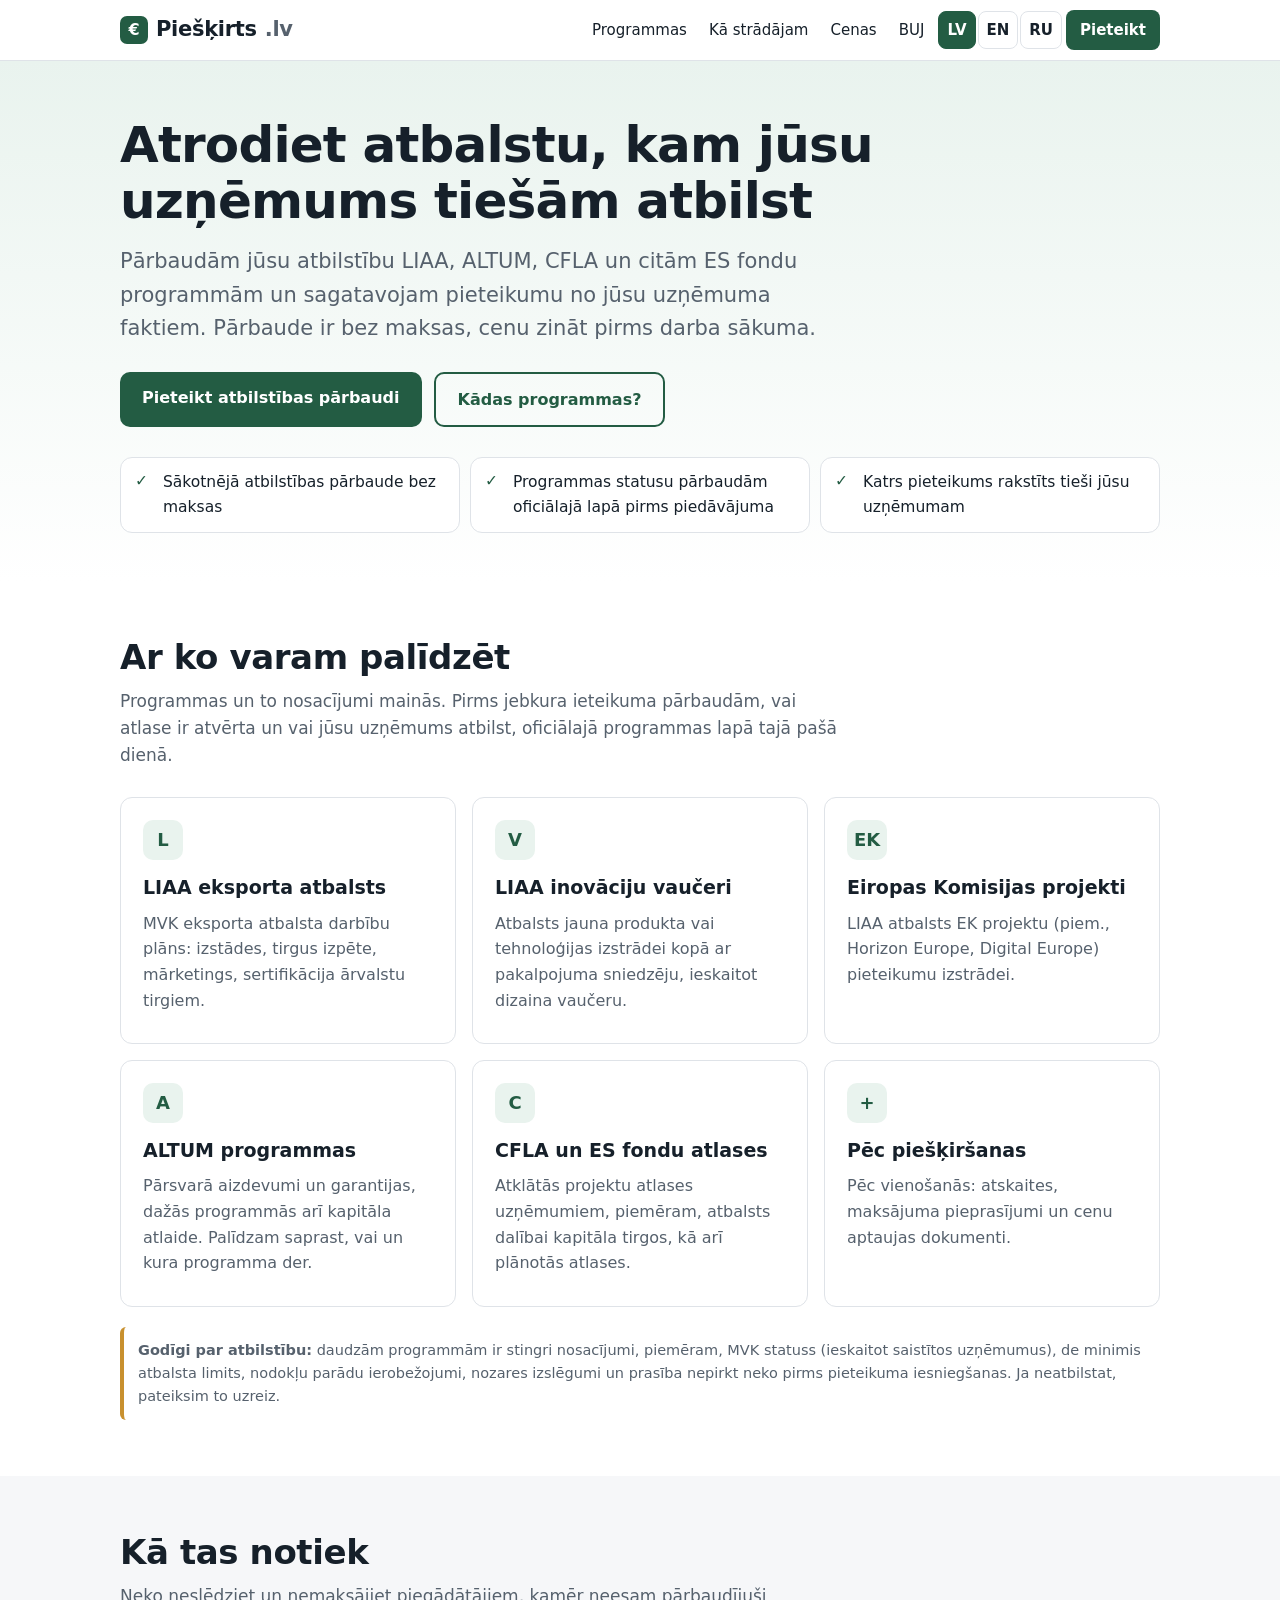
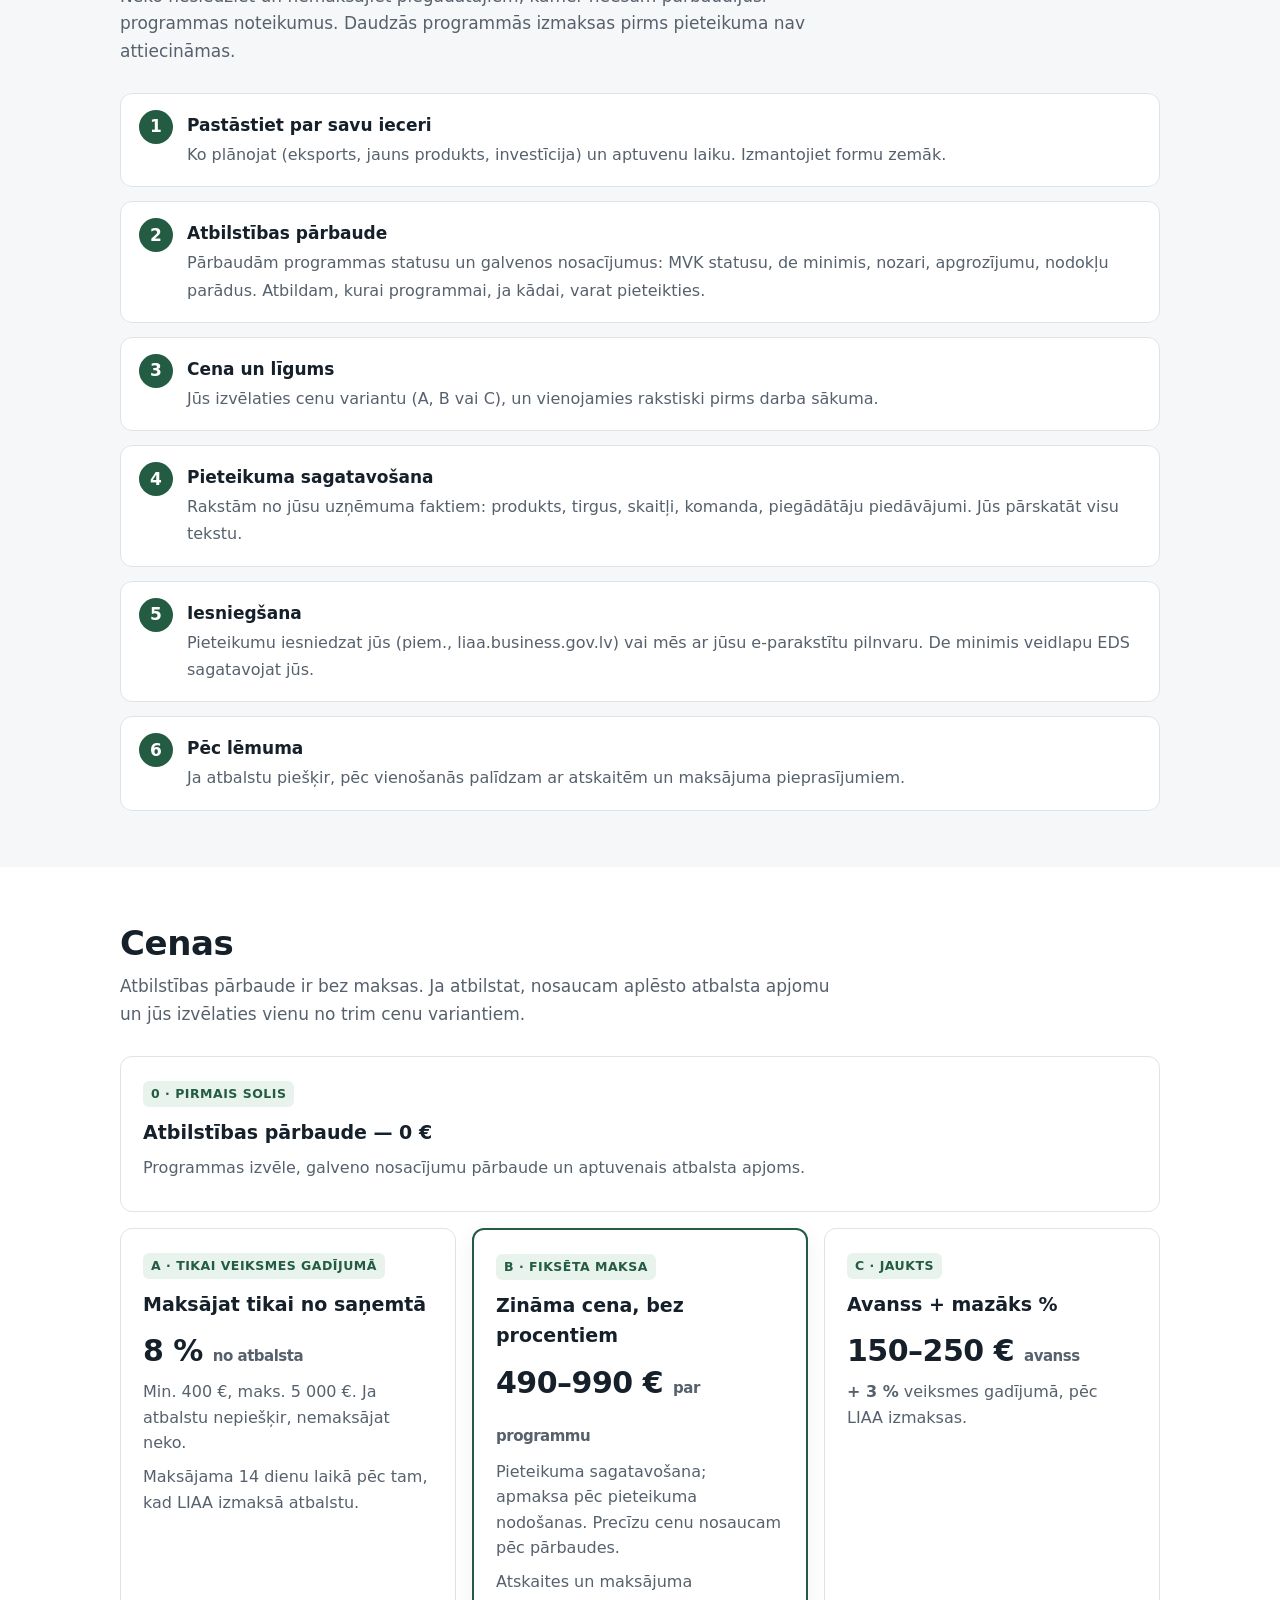
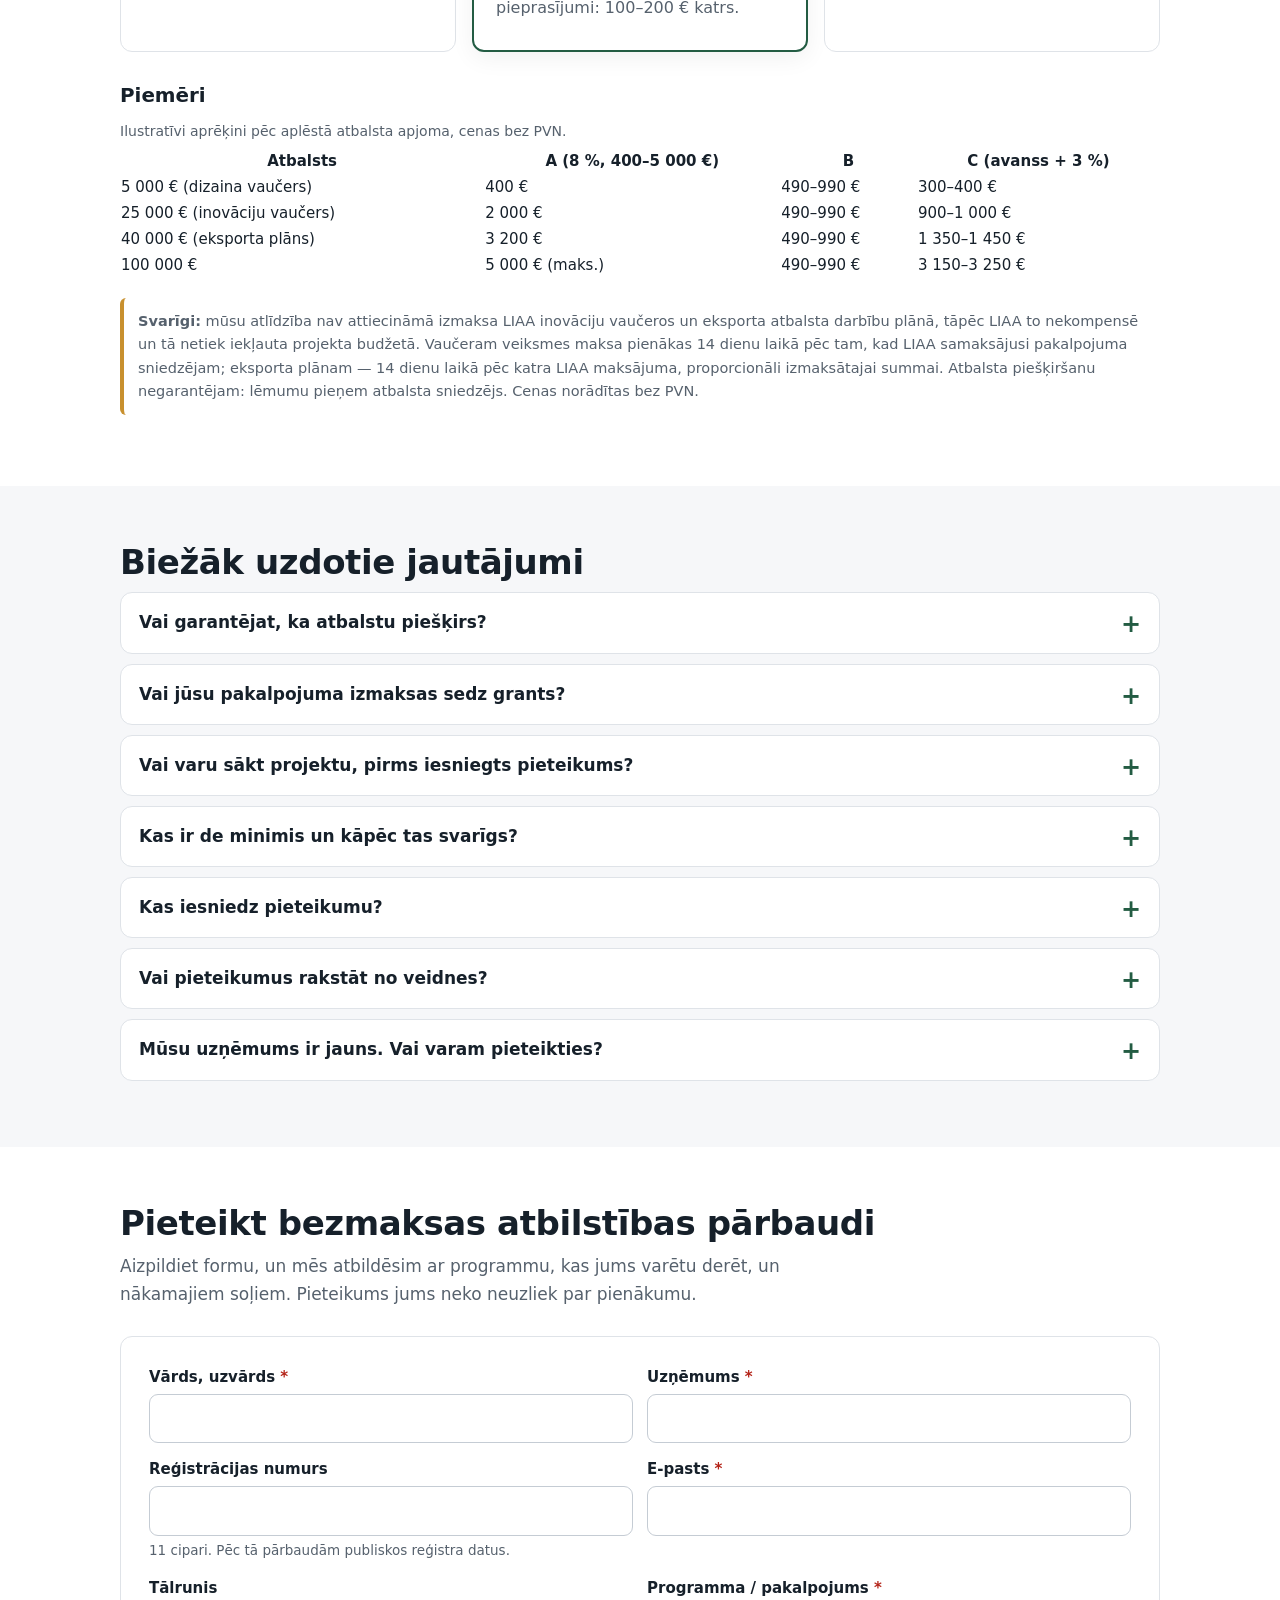
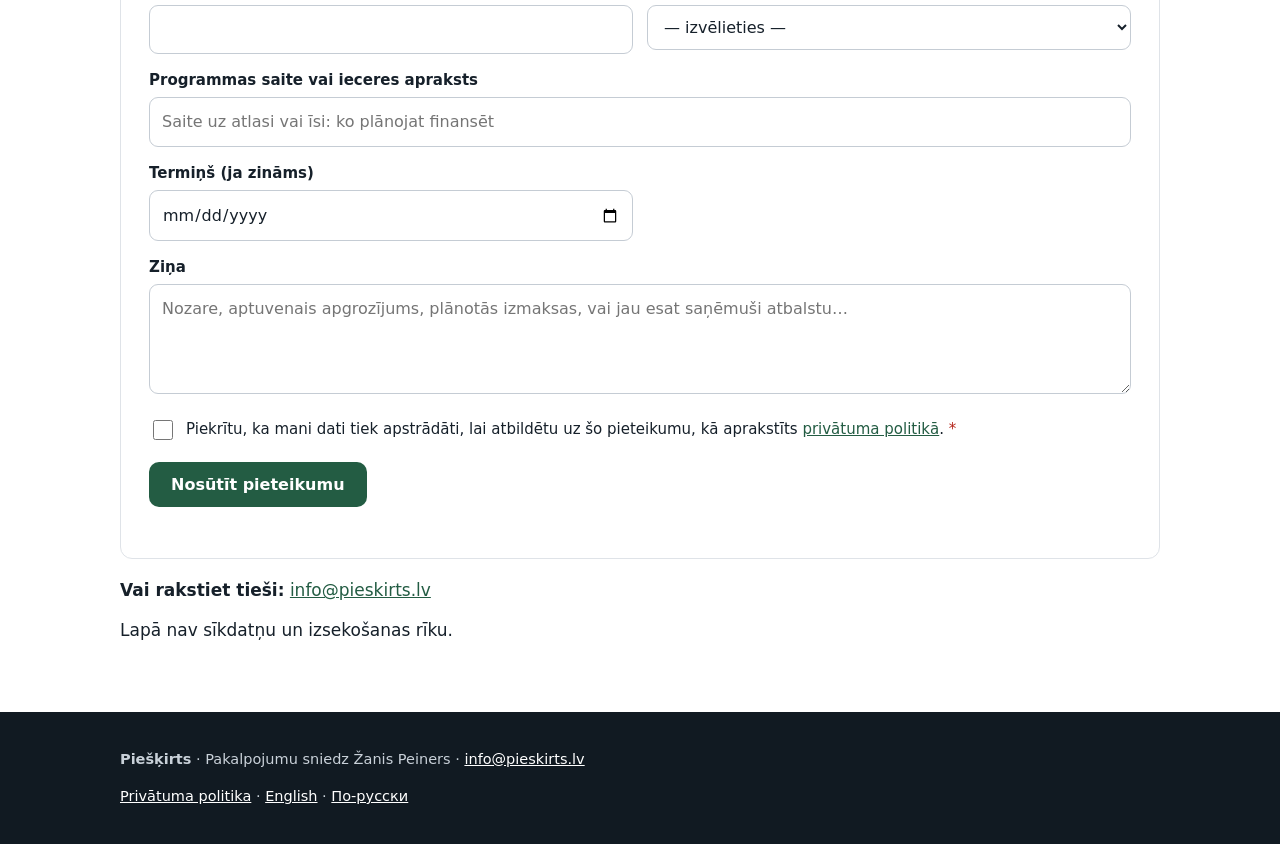
==== index.html @ cfd98394 "Add English version; LV/EN/RU language switcher; localized mailto fallback" ====
<!doctype html>
<html lang="lv">
<head>
<meta charset="utf-8">
<meta name="viewport" content="width=device-width,initial-scale=1">
<title>Piešķirts — palīdzība grantu un atbalsta pieteikumu sagatavošanā</title>
<meta name="description" content="Pārbaudām, vai jūsu uzņēmums atbilst LIAA, ALTUM, CFLA un ES fondu programmām, un sagatavojam pieteikumu. Bez maksas sākotnējā atbilstības pārbaude.">
<meta name="robots" content="noindex"><!-- MELNRAKSTS: noņemt noindex pēc Žaņa apstiprinājuma -->
<link rel="stylesheet" href="style.css">
<link rel="alternate" hreflang="lv" href="index.html">
<link rel="alternate" hreflang="en" href="en.html">
<link rel="alternate" hreflang="ru" href="ru.html">
</head>
<body>
<a class="skip" href="#saturs">Pāriet uz saturu</a>
<header class="top">
  <div class="wrap">
    <a class="logo" href="#"><span class="mark" aria-hidden="true">€</span>Piešķirts<span class="tld">.lv</span></a>
    <nav class="main" aria-label="Galvenā navigācija">
      <span class="links">
        <a href="#programmas">Programmas</a>
        <a href="#process">Kā strādājam</a>
        <a href="#cenas">Cenas</a>
        <a href="#buj">BUJ</a>
      </span>
      <span class="langs" role="group" aria-label="Valoda"><a class="lang current" href="index.html" lang="lv" hreflang="lv" aria-current="page">LV</a><a class="lang" href="en.html" lang="en" hreflang="en">EN</a><a class="lang" href="ru.html" lang="ru" hreflang="ru">RU</a></span>
      <a class="btn" href="#pieteikums" style="padding:8px 14px;font-size:15px">Pieteikt</a>
    </nav>
  </div>
</header>

<main id="saturs">
<section class="hero">
  <div class="wrap">
    <h1>Atrodiet atbalstu, kam jūsu uzņēmums tiešām atbilst</h1>
    <p class="lead">Pārbaudām jūsu atbilstību LIAA, ALTUM, CFLA un citām ES fondu programmām un sagatavojam pieteikumu no jūsu uzņēmuma faktiem. Pārbaude ir bez maksas, cenu zināt pirms darba sākuma.</p>
    <div class="cta">
      <a class="btn" href="#pieteikums">Pieteikt atbilstības pārbaudi</a>
      <a class="btn ghost" href="#programmas">Kādas programmas?</a>
    </div>
    <ul class="facts">
      <li>Sākotnējā atbilstības pārbaude bez maksas<!-- PRICE: approved 3 Nov --></li>
      <li>Programmas statusu pārbaudām oficiālajā lapā pirms piedāvājuma</li>
      <li>Katrs pieteikums rakstīts tieši jūsu uzņēmumam</li>
    </ul>
  </div>
</section>

<section id="programmas">
  <div class="wrap">
    <h2>Ar ko varam palīdzēt</h2>
    <p class="sub">Programmas un to nosacījumi mainās. Pirms jebkura ieteikuma pārbaudām, vai atlase ir atvērta un vai jūsu uzņēmums atbilst, oficiālajā programmas lapā tajā pašā dienā.</p>
    <div class="grid c3">
      <div class="card"><div class="icon" aria-hidden="true">L</div><h3>LIAA eksporta atbalsts</h3><p>MVK eksporta atbalsta darbību plāns: izstādes, tirgus izpēte, mārketings, sertifikācija ārvalstu tirgiem.</p></div>
      <div class="card"><div class="icon" aria-hidden="true">V</div><h3>LIAA inovāciju vaučeri</h3><p>Atbalsts jauna produkta vai tehnoloģijas izstrādei kopā ar pakalpojuma sniedzēju, ieskaitot dizaina vaučeru.</p></div>
      <div class="card"><div class="icon" aria-hidden="true">EK</div><h3>Eiropas Komisijas projekti</h3><p>LIAA atbalsts EK projektu (piem., Horizon Europe, Digital Europe) pieteikumu izstrādei.</p></div>
      <div class="card"><div class="icon" aria-hidden="true">A</div><h3>ALTUM programmas</h3><p>Pārsvarā aizdevumi un garantijas, dažās programmās arī kapitāla atlaide. Palīdzam saprast, vai un kura programma der.</p></div>
      <div class="card"><div class="icon" aria-hidden="true">C</div><h3>CFLA un ES fondu atlases</h3><p>Atklātās projektu atlases uzņēmumiem, piemēram, atbalsts dalībai kapitāla tirgos, kā arī plānotās atlases.</p></div>
      <div class="card"><div class="icon" aria-hidden="true">+</div><h3>Pēc piešķiršanas</h3><p>Pēc vienošanās: atskaites, maksājuma pieprasījumi un cenu aptaujas dokumenti.</p></div>
    </div>
    <div class="note limits"><strong>Godīgi par atbilstību:</strong> daudzām programmām ir stingri nosacījumi, piemēram, MVK statuss (ieskaitot saistītos uzņēmumus), de minimis atbalsta limits, nodokļu parādu ierobežojumi, nozares izslēgumi un prasība nepirkt neko pirms pieteikuma iesniegšanas. Ja neatbilstat, pateiksim to uzreiz.<!-- Digitalizācijas un MI programma (LIAA) slēgta kopš 07.11.2025 — nepiedāvāt. --></div>
  </div>
</section>

<section id="process" class="alt">
  <div class="wrap">
    <h2>Kā tas notiek</h2>
    <p class="sub">Neko neslēdziet un nemaksājiet piegādātājiem, kamēr neesam pārbaudījuši programmas noteikumus. Daudzās programmās izmaksas pirms pieteikuma nav attiecināmas.</p>
    <ol class="steps">
      <li><strong>Pastāstiet par savu ieceri</strong><span>Ko plānojat (eksports, jauns produkts, investīcija) un aptuvenu laiku. Izmantojiet formu zemāk.</span></li>
      <li><strong>Atbilstības pārbaude</strong><span>Pārbaudām programmas statusu un galvenos nosacījumus: MVK statusu, de minimis, nozari, apgrozījumu, nodokļu parādus. Atbildam, kurai programmai, ja kādai, varat pieteikties.</span></li>
      <li><strong>Cena un līgums</strong><span>Jūs izvēlaties cenu variantu (A, B vai C), un vienojamies rakstiski pirms darba sākuma.</span></li>
      <li><strong>Pieteikuma sagatavošana</strong><span>Rakstām no jūsu uzņēmuma faktiem: produkts, tirgus, skaitļi, komanda, piegādātāju piedāvājumi. Jūs pārskatāt visu tekstu.</span></li>
      <li><strong>Iesniegšana</strong><span>Pieteikumu iesniedzat jūs (piem., liaa.business.gov.lv) vai mēs ar jūsu e-parakstītu pilnvaru. De minimis veidlapu EDS sagatavojat jūs.</span></li>
      <li><strong>Pēc lēmuma</strong><span>Ja atbalstu piešķir, pēc vienošanās palīdzam ar atskaitēm un maksājuma pieprasījumiem.</span></li>
    </ol>
  </div>
</section>

<section id="cenas">
  <div class="wrap">
    <h2>Cenas</h2>
    <p class="sub">Atbilstības pārbaude ir bez maksas. Ja atbilstat, nosaucam aplēsto atbalsta apjomu un jūs izvēlaties vienu no trim cenu variantiem.</p>
    <div class="card" style="margin-bottom:16px">
      <span class="tag">0 · pirmais solis</span>
      <h3 style="margin-top:10px">Atbilstības pārbaude — 0 €<!-- PRICE: approved 3 Nov --></h3>
      <p>Programmas izvēle, galveno nosacījumu pārbaude un aptuvenais atbalsta apjoms.</p>
    </div>
    <div class="grid c3">
      <div class="card">
        <span class="tag">A · tikai veiksmes gadījumā</span>
        <h3 style="margin-top:10px">Maksājat tikai no saņemtā</h3>
        <div class="price">8 %<!-- PRICE: approved 3 Nov --> <small>no atbalsta</small></div>
        <p>Min. 400 €, maks. 5 000 €.<!-- PRICE: approved 3 Nov --> Ja atbalstu nepiešķir, nemaksājat neko.</p>
        <p>Maksājama 14 dienu laikā pēc tam, kad LIAA izmaksā atbalstu.<!-- PRICE: approved 3 Nov --></p>
      </div>
      <div class="card featured">
        <span class="tag">B · fiksēta maksa</span>
        <h3 style="margin-top:10px">Zināma cena, bez procentiem</h3>
        <div class="price">490–990 €<!-- PRICE: approved 3 Nov --> <small>par programmu</small></div>
        <p>Pieteikuma sagatavošana; apmaksa pēc pieteikuma nodošanas. Precīzu cenu nosaucam pēc pārbaudes.</p>
        <p>Atskaites un maksājuma pieprasījumi: 100–200 € katrs.<!-- PRICE: approved 3 Nov --></p>
      </div>
      <div class="card">
        <span class="tag">C · jaukts</span>
        <h3 style="margin-top:10px">Avanss + mazāks %</h3>
        <div class="price">150–250 €<!-- PRICE: approved 3 Nov --> <small>avanss</small></div>
        <p><strong>+ 3 %</strong> veiksmes gadījumā, pēc LIAA izmaksas.<!-- PRICE: approved 3 Nov --></p>
      </div>
    </div>
    <h3 style="margin:28px 0 8px">Piemēri</h3>
    <div style="overflow-x:auto">
    <table class="ex" style="border-collapse:collapse;width:100%;font-size:15px;background:#fff">
      <caption style="text-align:left;color:var(--muted);font-size:14px;padding-bottom:6px">Ilustratīvi aprēķini pēc aplēstā atbalsta apjoma, cenas bez PVN.<!-- PRICE: approved 3 Nov --><!-- Avots: /workspace/granti/followup_pricing.md --></caption>
      <thead><tr><th scope="col">Atbalsts</th><th scope="col">A (8 %, 400–5 000 €)</th><th scope="col">B</th><th scope="col">C (avanss + 3 %)</th></tr></thead>
      <tbody>
        <tr><td>5 000 € (dizaina vaučers)</td><td>400 €</td><td>490–990 €</td><td>300–400 €</td></tr>
        <tr><td>25 000 € (inovāciju vaučers)</td><td>2 000 €</td><td>490–990 €</td><td>900–1 000 €</td></tr>
        <tr><td>40 000 € (eksporta plāns)</td><td>3 200 €</td><td>490–990 €</td><td>1 350–1 450 €</td></tr>
        <tr><td>100 000 €</td><td>5 000 € (maks.)</td><td>490–990 €</td><td>3 150–3 250 €</td></tr>
      </tbody>
    </table>
    </div>
    <p class="note"><strong>Svarīgi:</strong> mūsu atlīdzība nav attiecināmā izmaksa LIAA inovāciju vaučeros un eksporta atbalsta darbību plānā, tāpēc LIAA to nekompensē un tā netiek iekļauta projekta budžetā. Vaučeram veiksmes maksa pienākas 14 dienu laikā pēc tam, kad LIAA samaksājusi pakalpojuma sniedzējam; eksporta plānam — 14 dienu laikā pēc katra LIAA maksājuma, proporcionāli izmaksātajai summai.<!-- PRICE: approved 3 Nov --> Atbalsta piešķiršanu negarantējam: lēmumu pieņem atbalsta sniedzējs. Cenas norādītas bez PVN.<!-- PRICE: approved 3 Nov --><!-- TODO: PVN statuss pēc SDV/SIA reģistrācijas (ISPL 4. p. 2. d.) --></p>
  </div>
</section>

<section id="buj" class="alt">
  <div class="wrap">
    <h2>Biežāk uzdotie jautājumi</h2>
    <details><summary>Vai garantējat, ka atbalstu piešķirs?</summary><p>Nē. Mēs palīdzam iesniegt pilnīgu, programmas prasībām atbilstošu pieteikumu, bet lēmumu pieņem atbalsta sniedzējs, un līdzekļi programmās ir ierobežoti.</p></details>
    <details><summary>Vai jūsu pakalpojuma izmaksas sedz grants?</summary><p>Parasti nē. Piemēram, LIAA eksporta plānā un inovāciju vaučeros konsultanta atlīdzība nav attiecināmā izmaksa. Retos gadījumos (piem., LIAA atbalsts EK projektu izstrādei) ārpakalpojumi var būt attiecināmi ar noteikumiem. To pārbaudām katrai programmai atsevišķi.</p></details>
    <details><summary>Vai varu sākt projektu, pirms iesniegts pieteikums?</summary><p>Esiet uzmanīgi. Daudzās programmās izmaksas ir attiecināmas tikai pēc pieteikuma iesniegšanas vai pēc lēmuma. Neslēdziet līgumus un neveiciet maksājumus piegādātājiem, pirms esam pārbaudījuši programmas noteikumus.</p></details>
    <details><summary>Kas ir de minimis un kāpēc tas svarīgs?</summary><p>Tas ir ES limits atbalstam vienam uzņēmumam (kopā ar saistītajiem) trīs gadu periodā. Daudzās programmās atbalsts ir de minimis, tāpēc pārbaudām, cik vēl atlicis. Veidlapu VID EDS sistēmā izveido pats uzņēmums.</p></details>
    <details><summary>Kas iesniedz pieteikumu?</summary><p>Parasti jūs, piemēram, liaa.business.gov.lv. Ja vēlaties, varam iesniegt mēs ar jūsu e-parakstītu pilnvaru. Paroles un e-paraksta līdzekļus mums nedodiet.</p></details>
    <details><summary>Vai pieteikumus rakstāt no veidnes?</summary><p>Nē. Katrs pieteikums ir rakstīts no jūsu uzņēmuma faktiem, un cilvēks to izlasa pilnībā, pirms nododam jums.</p></details>
    <details><summary>Mūsu uzņēmums ir jauns. Vai varam pieteikties?</summary><p>Atkarīgs no programmas. Dažām (piem., LIAA eksporta plānam) vajag iepriekšējā gada apgrozījumu, citām ne. Atbilstības pārbaudē to pateiksim.</p></details>
  </div>
</section>

<section id="pieteikums">
  <div class="wrap">
    <h2>Pieteikt bezmaksas atbilstības pārbaudi</h2>
    <p class="sub">Aizpildiet formu, un mēs atbildēsim ar programmu, kas jums varētu derēt, un nākamajiem soļiem. Pieteikums jums neko neuzliek par pienākumu.</p>
    <!-- TODO: info@pieskirts.lv pastkaste vēl NAV izveidota — pirms publicēšanas izveidot vai mainīt adresi. -->
    <form class="order" id="order-form" action="mailto:info@pieskirts.lv" method="post" enctype="text/plain" novalidate
      data-subject="Pieskirts.lv pieteikums"
      data-mailto-msg="Atveram jūsu e-pasta programmu ar sagatavotu vēstuli. Lūdzu, nosūtiet to."
      data-sending-msg="Sūtām…"
      data-ok-msg="Paldies! Pieteikums saņemts. Parasti atbildam darba dienas laikā."
      data-err-msg="Neizdevās nosūtīt. Atveram e-pastu kā rezerves variantu.">
      <div><label for="f-name">Vārds, uzvārds <span class="req" aria-hidden="true">*</span></label><input id="f-name" name="name" autocomplete="name" required></div>
      <div><label for="f-company">Uzņēmums <span class="req" aria-hidden="true">*</span></label><input id="f-company" name="company" autocomplete="organization" required></div>
      <div><label for="f-regno">Reģistrācijas numurs</label><input id="f-regno" name="regno" inputmode="numeric" pattern="[0-9]{11}" aria-describedby="h-regno"><div class="hint" id="h-regno">11 cipari. Pēc tā pārbaudām publiskos reģistra datus.</div></div>
      <div><label for="f-email">E-pasts <span class="req" aria-hidden="true">*</span></label><input id="f-email" name="email" type="email" autocomplete="email" required></div>
      <div><label for="f-phone">Tālrunis</label><input id="f-phone" name="phone" type="tel" autocomplete="tel"></div>
      <div><label for="f-service">Programma / pakalpojums <span class="req" aria-hidden="true">*</span></label>
        <select id="f-service" name="service" required>
          <option value="">— izvēlieties —</option>
          <option>Atbilstības pārbaude (nezinu, kura programma)</option>
          <option>LIAA eksporta atbalsta darbību plāns</option>
          <option>LIAA inovāciju vaučers</option>
          <option>LIAA atbalsts EK projektu izstrādei</option>
          <option>ALTUM programma</option>
          <option>CFLA / ES fondu atlase</option>
          <option>Atskaites / maksājuma pieprasījums</option>
        </select></div>
      <div class="full"><label for="f-link">Programmas saite vai ieceres apraksts</label><input id="f-link" name="link" placeholder="Saite uz atlasi vai īsi: ko plānojat finansēt"></div>
      <div><label for="f-deadline">Termiņš (ja zināms)</label><input id="f-deadline" name="deadline" type="date"></div>
      <div class="full"><label for="f-message">Ziņa</label><textarea id="f-message" name="message" placeholder="Nozare, aptuvenais apgrozījums, plānotās izmaksas, vai jau esat saņēmuši atbalstu…"></textarea></div>
      <div class="hp" aria-hidden="true"><label for="f-website">Neaizpildīt</label><input id="f-website" name="website" tabindex="-1" autocomplete="off"></div>
      <div class="full"><label class="consent"><input type="checkbox" name="consent" value="jā" required> <span>Piekrītu, ka mani dati tiek apstrādāti, lai atbildētu uz šo pieteikumu, kā aprakstīts <a href="privatuma-politika.html">privātuma politikā</a>. <span class="req" aria-hidden="true">*</span></span></label></div>
      <div class="full"><button class="btn" type="submit">Nosūtīt pieteikumu</button> <div class="status" id="form-status" role="status" aria-live="polite"></div></div>
    </form>
    <div class="contact-side" style="margin-top:18px">
      <p><strong>Vai rakstiet tieši:</strong> <a href="mailto:info@pieskirts.lv">info@pieskirts.lv</a></p>
      <p>Lapā nav sīkdatņu un izsekošanas rīku.</p>
    </div>
  </div>
</section>
</main>

<footer>
  <div class="wrap">
    <div><strong>Piešķirts</strong> · Pakalpojumu sniedz Žanis Peiners · <a href="mailto:info@pieskirts.lv">info@pieskirts.lv</a></div>
    <!-- TODO (ISPL 4. pants): pēc SDV/SIA reģistrācijas pievienot nosaukumu, reģ. nr., adresi un PVN statusu. Nerakstīt "SIA", kamēr tā nav dibināta. -->
    <div><a href="privatuma-politika.html">Privātuma politika</a> · <a href="en.html" lang="en">English</a> · <a href="ru.html" lang="ru">По-русски</a></div>
  </div>
</footer>
<script src="form.js" defer></script>
</body>
</html>
---- style.css ----
/* MELNRAKSTS — nav publicēts. Viens CSS fails, bez ārējiem fontiem, bez sīkdatnēm. */
:root{
  --brand:#235c43; --brand-dark:#17412f; --accent:#c8902e; --tint:#e9f3ee;
  --ink:#16202a; --muted:#56616d; --line:#dfe3e8; --bg:#ffffff; --soft:#f6f7f9;
  --radius:12px; --max:1080px;
  --font:system-ui,-apple-system,"Segoe UI",Roboto,"Helvetica Neue",Arial,sans-serif;
}
*{box-sizing:border-box}
html{scroll-behavior:smooth}
body{margin:0;font-family:var(--font);color:var(--ink);background:var(--bg);line-height:1.6;font-size:17px;-webkit-text-size-adjust:100%}
img{max-width:100%}
a{color:var(--brand)}
a:hover{color:var(--brand-dark)}
:focus-visible{outline:3px solid var(--accent);outline-offset:2px}
.skip{position:absolute;left:-999px;top:0;background:#000;color:#fff;padding:.5rem 1rem;z-index:10}
.skip:focus{left:0}
.wrap{max-width:var(--max);margin:0 auto;padding:0 20px}
.draft-banner{background:#fff4d6;color:#5a4300;text-align:center;font-size:14px;padding:6px 12px;border-bottom:1px solid #f0dc9c}
header.top{position:sticky;top:0;background:rgba(255,255,255,.96);border-bottom:1px solid var(--line);z-index:5}
header.top .wrap{display:flex;align-items:center;justify-content:space-between;gap:12px;min-height:60px}
.logo{font-weight:800;font-size:21px;color:var(--ink);text-decoration:none;letter-spacing:-.3px;display:flex;align-items:center;gap:8px}
.logo .mark{width:28px;height:28px;border-radius:7px;background:var(--brand);color:#fff;display:grid;place-items:center;font-size:16px}
.logo .tld{color:var(--muted);font-weight:600}
nav.main{display:flex;gap:4px;align-items:center;flex-wrap:wrap}
nav.main a{color:var(--ink);text-decoration:none;font-size:15px;padding:6px 10px;border-radius:8px}
nav.main a:hover{background:var(--soft)}
nav.main .links{display:none}
nav.main .langs{display:flex;gap:2px}
nav.main .lang{border:1px solid var(--line);font-weight:600;padding:6px 8px}
nav.main a.lang.current{background:var(--brand);border-color:var(--brand);color:#fff}
nav.main a.btn,nav.main a.btn:hover{color:#fff}
@media(min-width:860px){nav.main .links{display:flex;gap:2px}}
.btn{display:inline-block;background:var(--brand);color:#fff;text-decoration:none;font-weight:700;padding:13px 22px;border-radius:10px;border:0;font-size:16px;cursor:pointer;font-family:inherit}
.btn:hover{background:var(--brand-dark);color:#fff}
.btn.ghost{background:transparent;color:var(--brand);border:2px solid var(--brand)}
.btn.ghost:hover{background:var(--tint);color:var(--brand-dark)}
.hero{background:linear-gradient(180deg,var(--tint),#fff);padding:56px 0 48px}
.hero h1{font-size:clamp(30px,5.2vw,50px);line-height:1.12;margin:0 0 16px;letter-spacing:-.8px}
.hero p.lead{font-size:clamp(18px,2.2vw,21px);color:var(--muted);max-width:720px;margin:0 0 26px}
.hero .cta{display:flex;gap:12px;flex-wrap:wrap}
.hero ul.facts{list-style:none;padding:0;margin:30px 0 0;display:grid;gap:10px;grid-template-columns:1fr}
.hero ul.facts li{background:#fff;border:1px solid var(--line);border-radius:var(--radius);padding:12px 14px 12px 42px;position:relative;font-size:15.5px}
.hero ul.facts li::before{content:"✓";position:absolute;left:14px;top:11px;color:var(--brand);font-weight:800}
@media(min-width:760px){.hero ul.facts{grid-template-columns:repeat(3,1fr)}}
section{padding:56px 0}
section.alt{background:var(--soft)}
h2{font-size:clamp(25px,3.4vw,34px);line-height:1.2;margin:0 0 10px;letter-spacing:-.4px}
.sub{color:var(--muted);margin:0 0 28px;max-width:720px}
.grid{display:grid;gap:16px;grid-template-columns:1fr}
@media(min-width:700px){.grid.c2{grid-template-columns:repeat(2,1fr)}.grid.c3{grid-template-columns:repeat(2,1fr)}}
@media(min-width:980px){.grid.c3{grid-template-columns:repeat(3,1fr)}}
.card{background:#fff;border:1px solid var(--line);border-radius:var(--radius);padding:22px}
.card h3{margin:0 0 8px;font-size:19px}
.card p{margin:0 0 8px;color:var(--muted);font-size:16px}
.card ul{margin:8px 0 0;padding-left:20px;color:var(--muted);font-size:15.5px}
.icon{width:40px;height:40px;border-radius:10px;background:var(--tint);color:var(--brand);display:grid;place-items:center;font-weight:800;margin-bottom:12px;font-size:18px}
ol.steps{list-style:none;padding:0;margin:0;display:grid;gap:14px;counter-reset:s}
ol.steps li{counter-increment:s;background:#fff;border:1px solid var(--line);border-radius:var(--radius);padding:18px 18px 18px 66px;position:relative}
ol.steps li::before{content:counter(s);position:absolute;left:18px;top:16px;width:34px;height:34px;border-radius:50%;background:var(--brand);color:#fff;display:grid;place-items:center;font-weight:800}
ol.steps strong{display:block;margin-bottom:2px}
ol.steps span{color:var(--muted);font-size:16px}
.price{font-size:30px;font-weight:800;color:var(--ink);margin:6px 0 4px;letter-spacing:-.5px}
.price small{font-size:15px;font-weight:600;color:var(--muted)}
.card.featured{border:2px solid var(--brand);box-shadow:0 6px 24px rgba(0,0,0,.06)}
.tag{display:inline-block;font-size:12.5px;font-weight:700;text-transform:uppercase;letter-spacing:.5px;color:var(--brand);background:var(--tint);padding:3px 8px;border-radius:6px}
.note{font-size:14.5px;color:var(--muted);background:#fff;border-left:4px solid var(--accent);padding:12px 14px;border-radius:6px;margin-top:20px}
.limits{margin-top:20px}
details{background:#fff;border:1px solid var(--line);border-radius:var(--radius);padding:0 18px;margin-bottom:10px}
details summary{cursor:pointer;font-weight:700;padding:16px 0;list-style:none;position:relative;padding-right:28px}
details summary::-webkit-details-marker{display:none}
details summary::after{content:"+";position:absolute;right:0;top:12px;font-size:24px;color:var(--brand)}
details[open] summary::after{content:"–"}
details p{margin:0 0 16px;color:var(--muted)}
form.order{background:#fff;border:1px solid var(--line);border-radius:var(--radius);padding:22px;display:grid;gap:14px;grid-template-columns:1fr}
@media(min-width:760px){form.order{grid-template-columns:1fr 1fr;padding:28px}.full{grid-column:1/-1}}
label{font-weight:600;font-size:15px;display:block;margin-bottom:5px}
label .req{color:#b42318}
input,select,textarea{width:100%;font:inherit;font-size:16px;padding:11px 12px;border:1px solid #c5ccd4;border-radius:9px;background:#fff;color:var(--ink)}
textarea{min-height:110px;resize:vertical}
input:focus,select:focus,textarea:focus{border-color:var(--brand);outline:2px solid var(--tint)}
.hint{font-size:13.5px;color:var(--muted);margin-top:4px}
.consent{display:flex;gap:10px;align-items:flex-start;font-weight:400;font-size:15px}
.consent input{width:20px;height:20px;margin-top:3px;flex:0 0 auto}
.hp{position:absolute!important;left:-9999px!important;width:1px;height:1px;overflow:hidden}
.status{min-height:1.4em;font-weight:600}
.status.ok{color:#146c2e}.status.err{color:#b42318}
.contact-side p{margin:0 0 12px}
footer{background:#111a22;color:#c9d1d9;padding:36px 0;font-size:14.5px}
footer a{color:#fff}
footer .wrap{display:grid;gap:14px}
.legal{max-width:820px}
.legal h1{font-size:clamp(28px,4vw,38px);margin:0 0 6px}
.legal h2{font-size:22px;margin:32px 0 8px}
.legal table{border-collapse:collapse;width:100%;font-size:15px;margin:8px 0}
.legal th,.legal td{border:1px solid var(--line);padding:8px 10px;text-align:left;vertical-align:top}
.legal th{background:var(--soft)}
@media (prefers-reduced-motion:reduce){html{scroll-behavior:auto}}
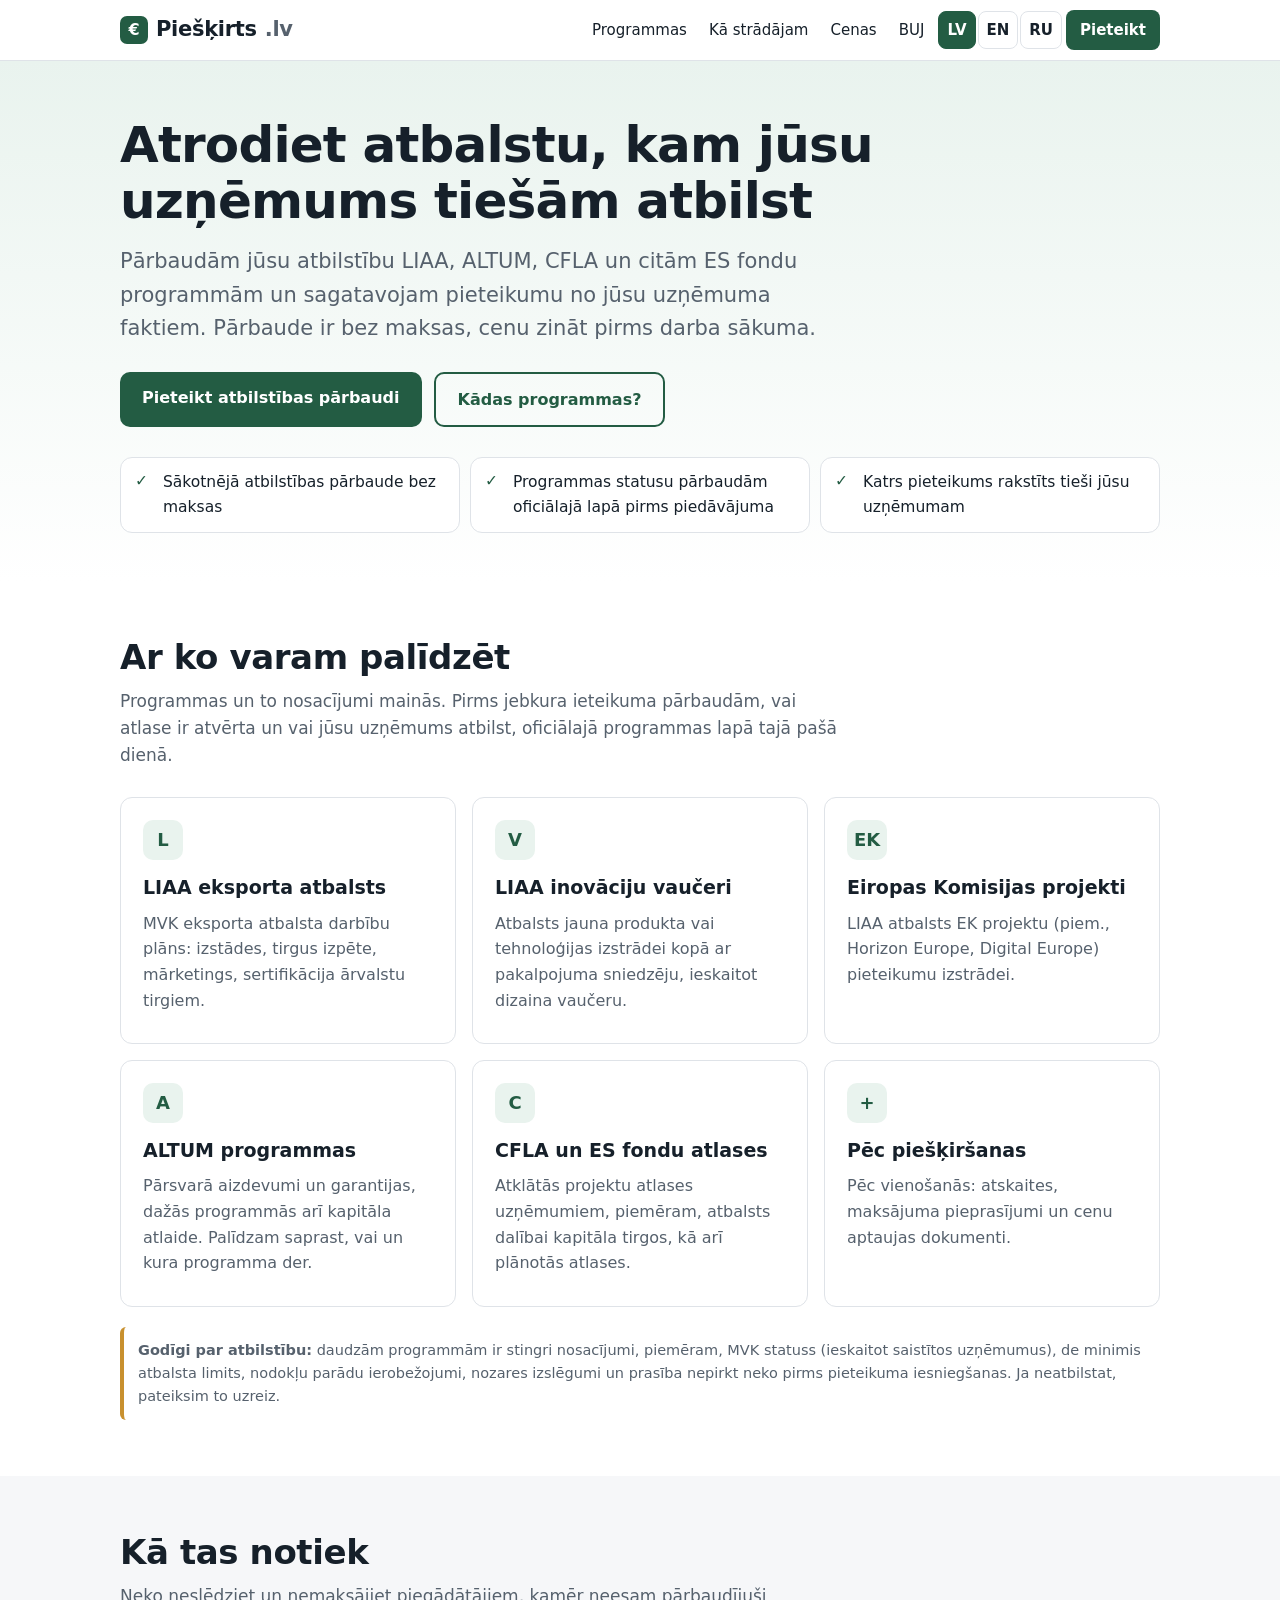
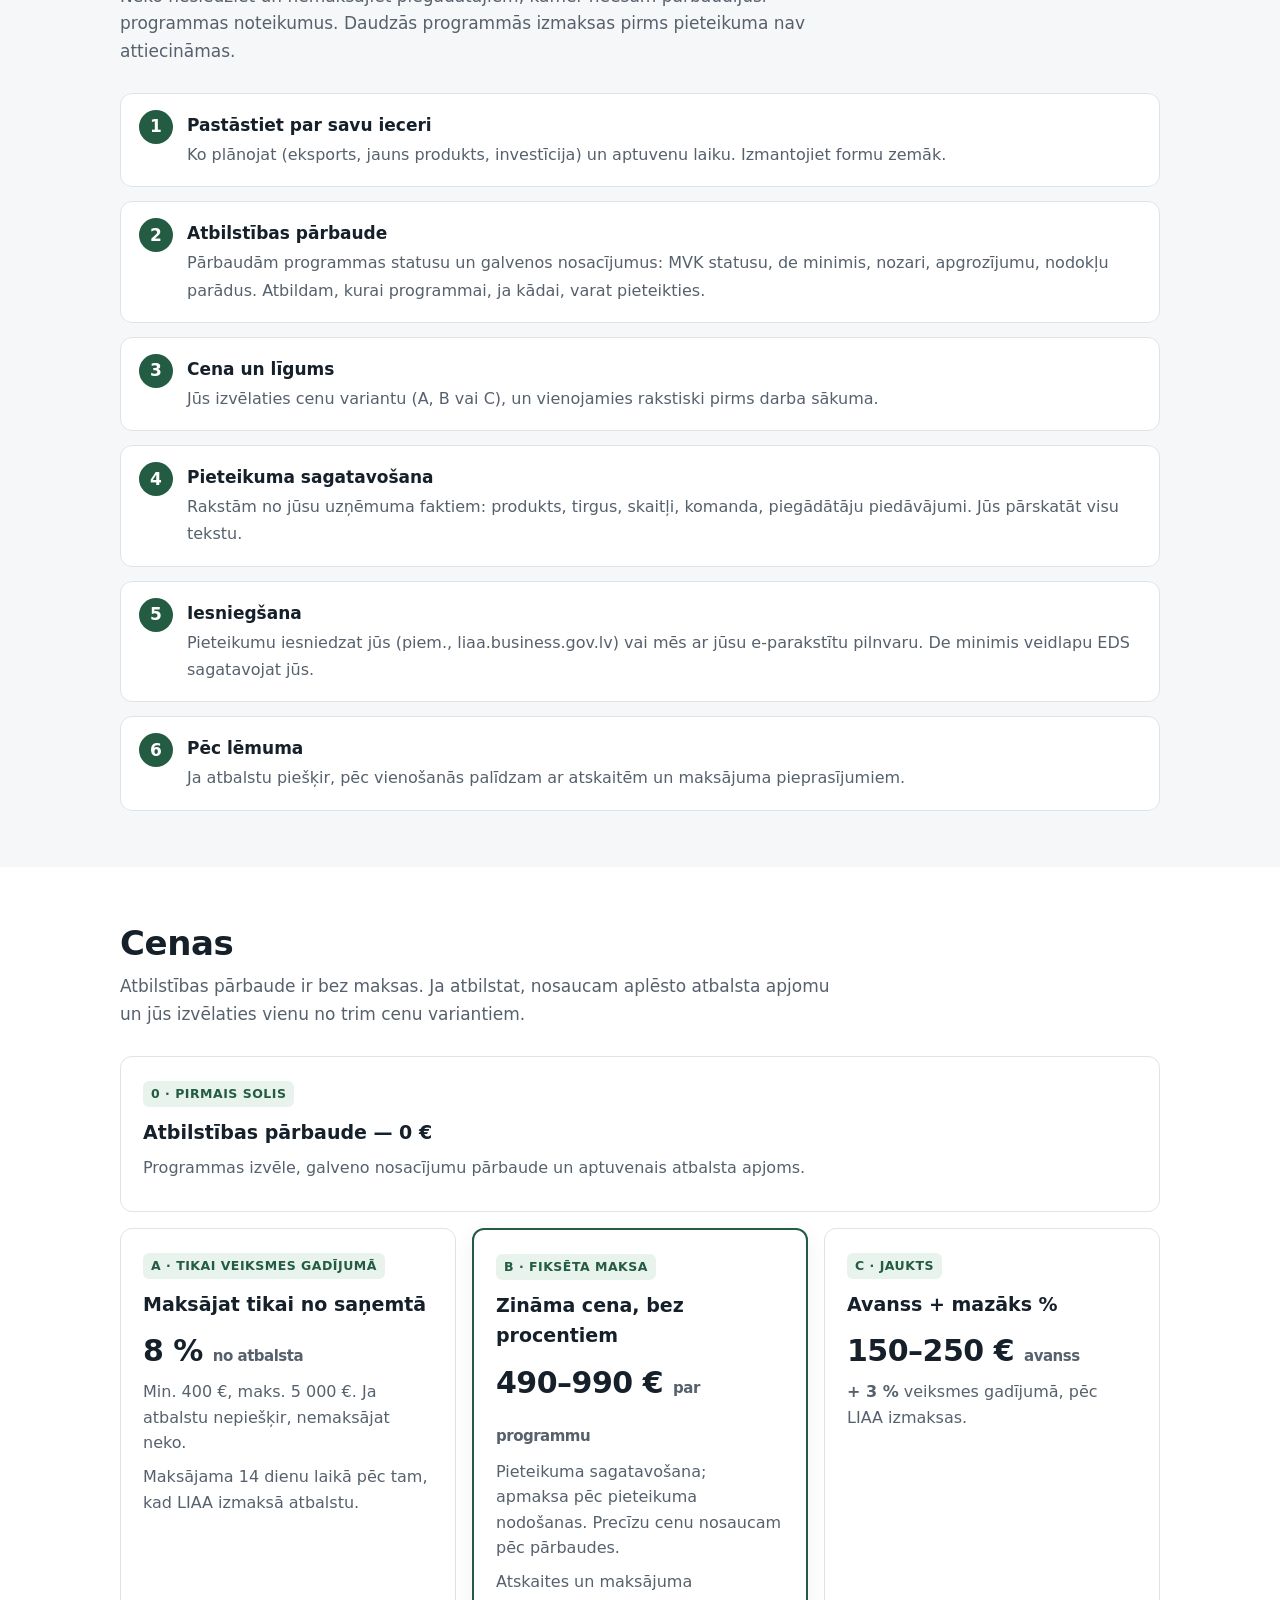
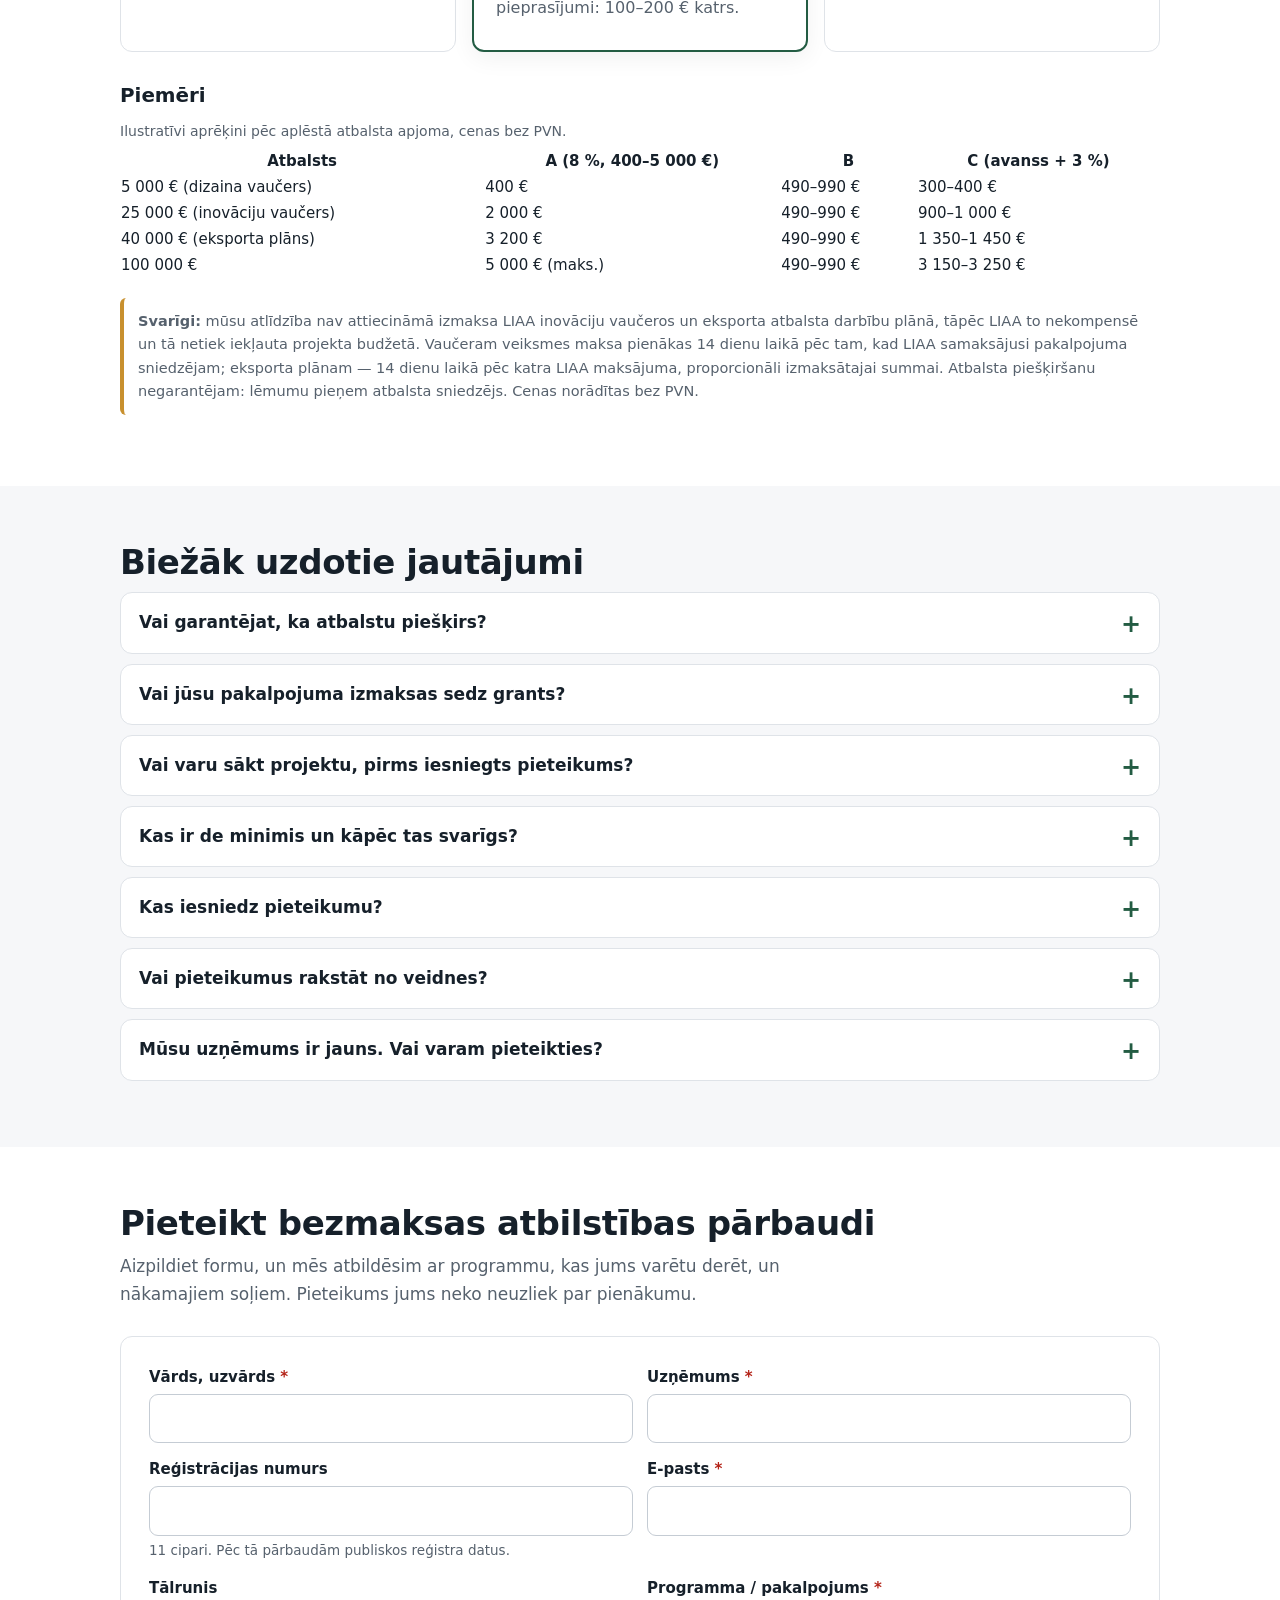
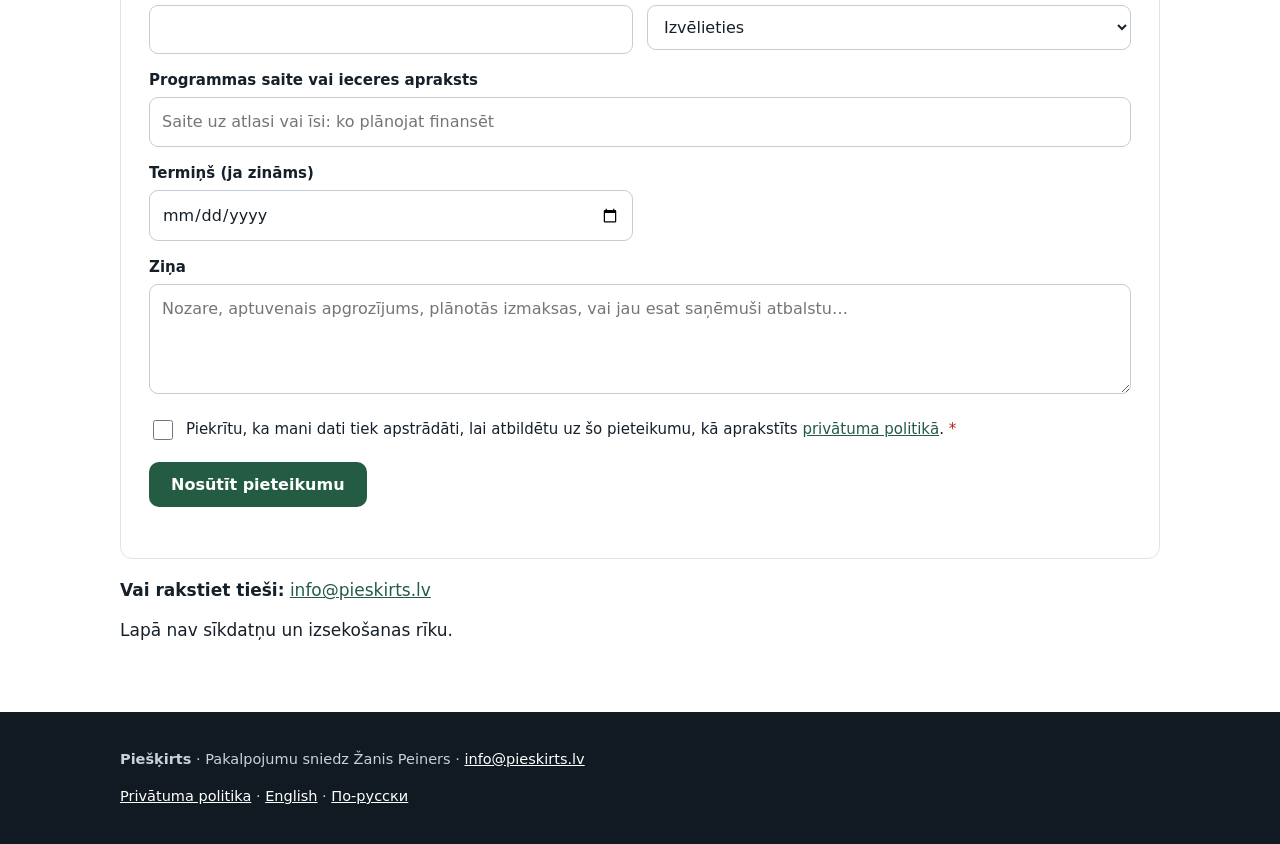
==== commit 993a7f0d: "Forma: HTML action uz Web3Forms, inline apstiprinajums Noņem mailto no formas action (paliek tikai k" ====
--- a/index.html
+++ b/index.html
@@ -58,7 +58,7 @@
       <div class="card"><div class="icon" aria-hidden="true">C</div><h3>CFLA un ES fondu atlases</h3><p>Atklātās projektu atlases uzņēmumiem, piemēram, atbalsts dalībai kapitāla tirgos, kā arī plānotās atlases.</p></div>
       <div class="card"><div class="icon" aria-hidden="true">+</div><h3>Pēc piešķiršanas</h3><p>Pēc vienošanās: atskaites, maksājuma pieprasījumi un cenu aptaujas dokumenti.</p></div>
     </div>
-    <div class="note limits"><strong>Godīgi par atbilstību:</strong> daudzām programmām ir stingri nosacījumi, piemēram, MVK statuss (ieskaitot saistītos uzņēmumus), de minimis atbalsta limits, nodokļu parādu ierobežojumi, nozares izslēgumi un prasība nepirkt neko pirms pieteikuma iesniegšanas. Ja neatbilstat, pateiksim to uzreiz.<!-- Digitalizācijas un MI programma (LIAA) slēgta kopš 07.11.2025 — nepiedāvāt. --></div>
+    <div class="note limits"><strong>Godīgi par atbilstību:</strong> daudzām programmām ir stingri nosacījumi, piemēram, MVK statuss (ieskaitot saistītos uzņēmumus), de minimis atbalsta limits, nodokļu parādu ierobežojumi, nozares izslēgumi un prasība nepirkt neko pirms pieteikuma iesniegšanas. Ja neatbilstat, pateiksim to uzreiz.</div>
   </div>
 </section>
 
@@ -142,13 +142,15 @@
   <div class="wrap">
     <h2>Pieteikt bezmaksas atbilstības pārbaudi</h2>
     <p class="sub">Aizpildiet formu, un mēs atbildēsim ar programmu, kas jums varētu derēt, un nākamajiem soļiem. Pieteikums jums neko neuzliek par pienākumu.</p>
-    <!-- TODO: info@pieskirts.lv pastkaste vēl NAV izveidota — pirms publicēšanas izveidot vai mainīt adresi. -->
-    <form class="order" id="order-form" action="mailto:info@pieskirts.lv" method="post" enctype="text/plain" novalidate
+    <!-- Forma: bez JS action iet uz Web3Forms; ar JS form.js sūta fetch un rāda apstiprinājumu lapā. -->
+    <form class="order" id="order-form" action="https://api.web3forms.com/submit" method="POST" novalidate
       data-subject="Pieskirts.lv pieteikums"
       data-mailto-msg="Atveram jūsu e-pasta programmu ar sagatavotu vēstuli. Lūdzu, nosūtiet to."
       data-sending-msg="Sūtām…"
-      data-ok-msg="Paldies! Pieteikums saņemts. Parasti atbildam darba dienas laikā."
-      data-err-msg="Neizdevās nosūtīt. Atveram e-pastu kā rezerves variantu.">
+      data-ok-msg="Paldies, pieteikums saņemts! Mēs to izskatīsim un sazināsimies ar jums tuvākajā laikā."
+      data-err-msg="Neizdevās nosūtīt pieteikumu. Lūdzu, mēģiniet vēlreiz.">
+      <input type="hidden" name="access_key" value="009d43c1-ed5f-4152-947e-ed27e5c118a8">
+      <input type="checkbox" name="botcheck" class="hidden" style="display:none" tabindex="-1" autocomplete="off" aria-hidden="true">
       <div><label for="f-name">Vārds, uzvārds <span class="req" aria-hidden="true">*</span></label><input id="f-name" name="name" autocomplete="name" required></div>
       <div><label for="f-company">Uzņēmums <span class="req" aria-hidden="true">*</span></label><input id="f-company" name="company" autocomplete="organization" required></div>
       <div><label for="f-regno">Reģistrācijas numurs</label><input id="f-regno" name="regno" inputmode="numeric" pattern="[0-9]{11}" aria-describedby="h-regno"><div class="hint" id="h-regno">11 cipari. Pēc tā pārbaudām publiskos reģistra datus.</div></div>
@@ -156,7 +158,7 @@
       <div><label for="f-phone">Tālrunis</label><input id="f-phone" name="phone" type="tel" autocomplete="tel"></div>
       <div><label for="f-service">Programma / pakalpojums <span class="req" aria-hidden="true">*</span></label>
         <select id="f-service" name="service" required>
-          <option value="">— izvēlieties —</option>
+          <option value="">Izvēlieties</option>
           <option>Atbilstības pārbaude (nezinu, kura programma)</option>
           <option>LIAA eksporta atbalsta darbību plāns</option>
           <option>LIAA inovāciju vaučers</option>
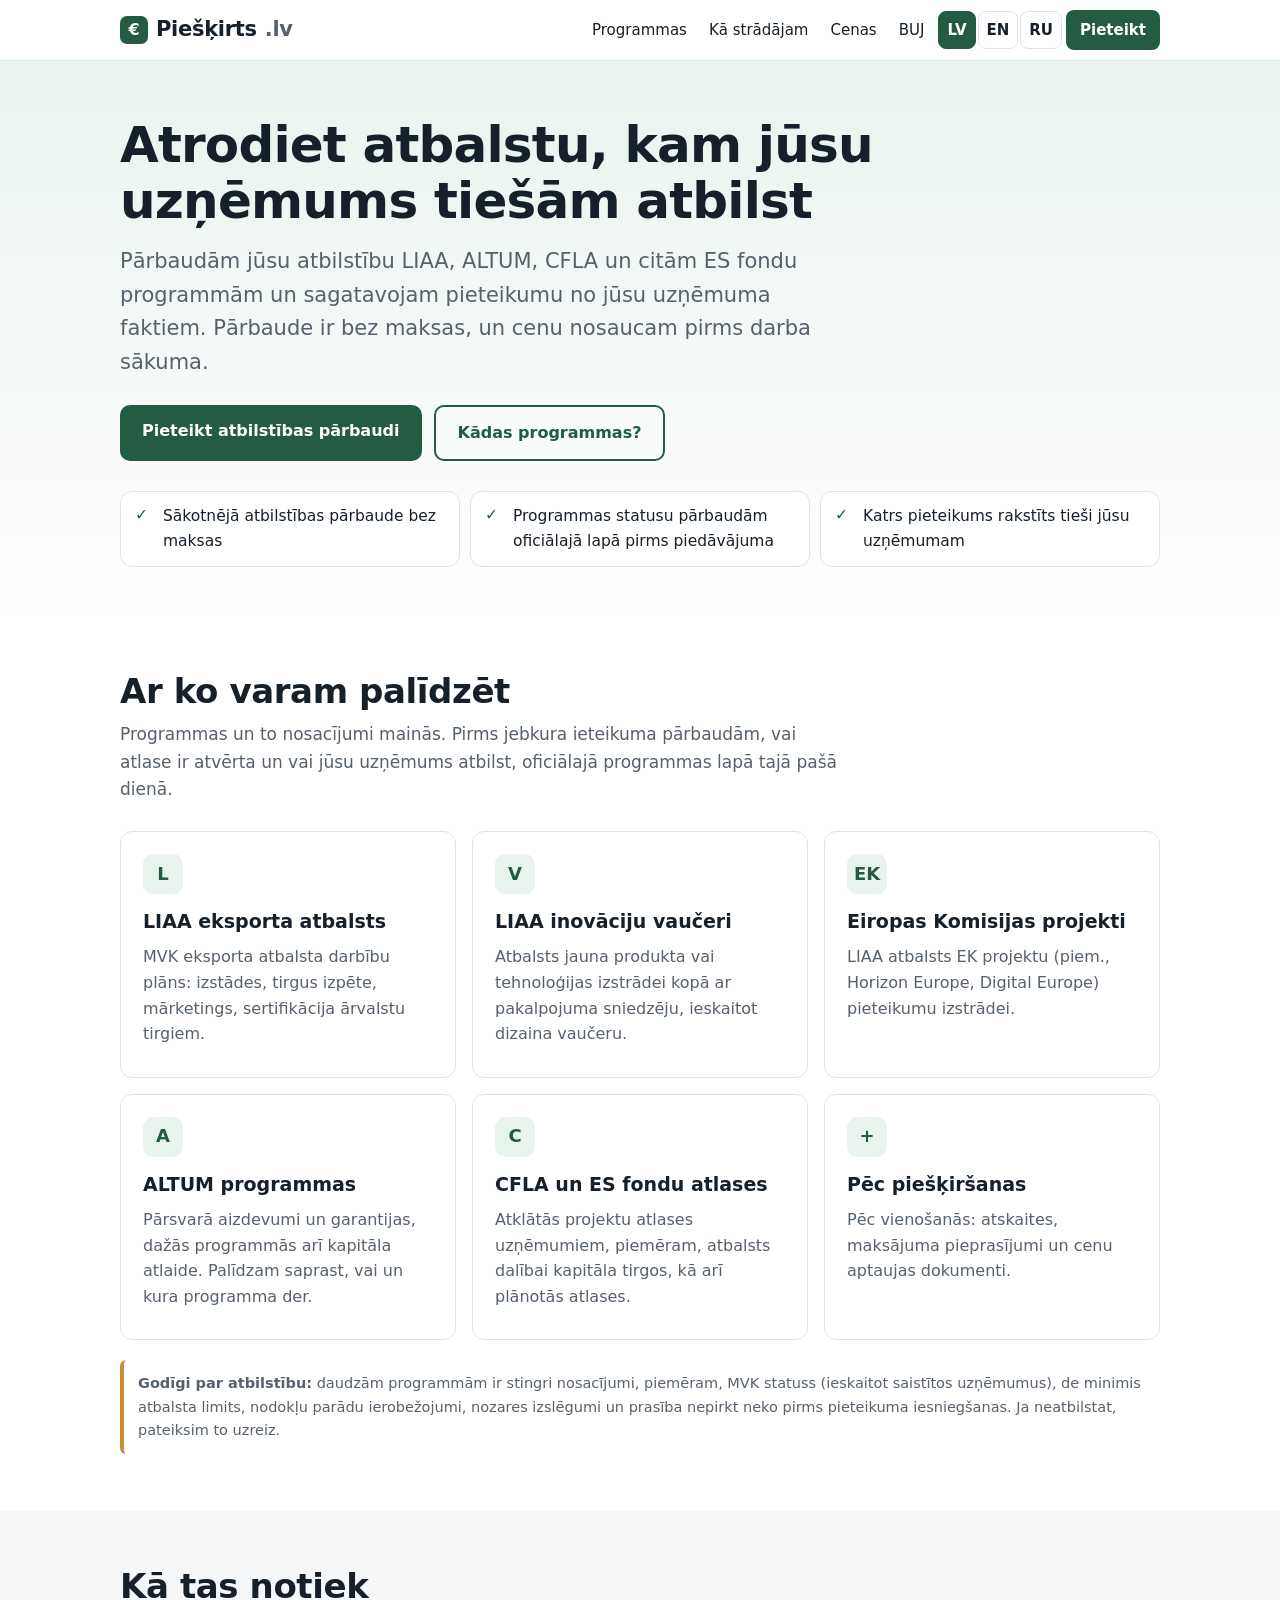
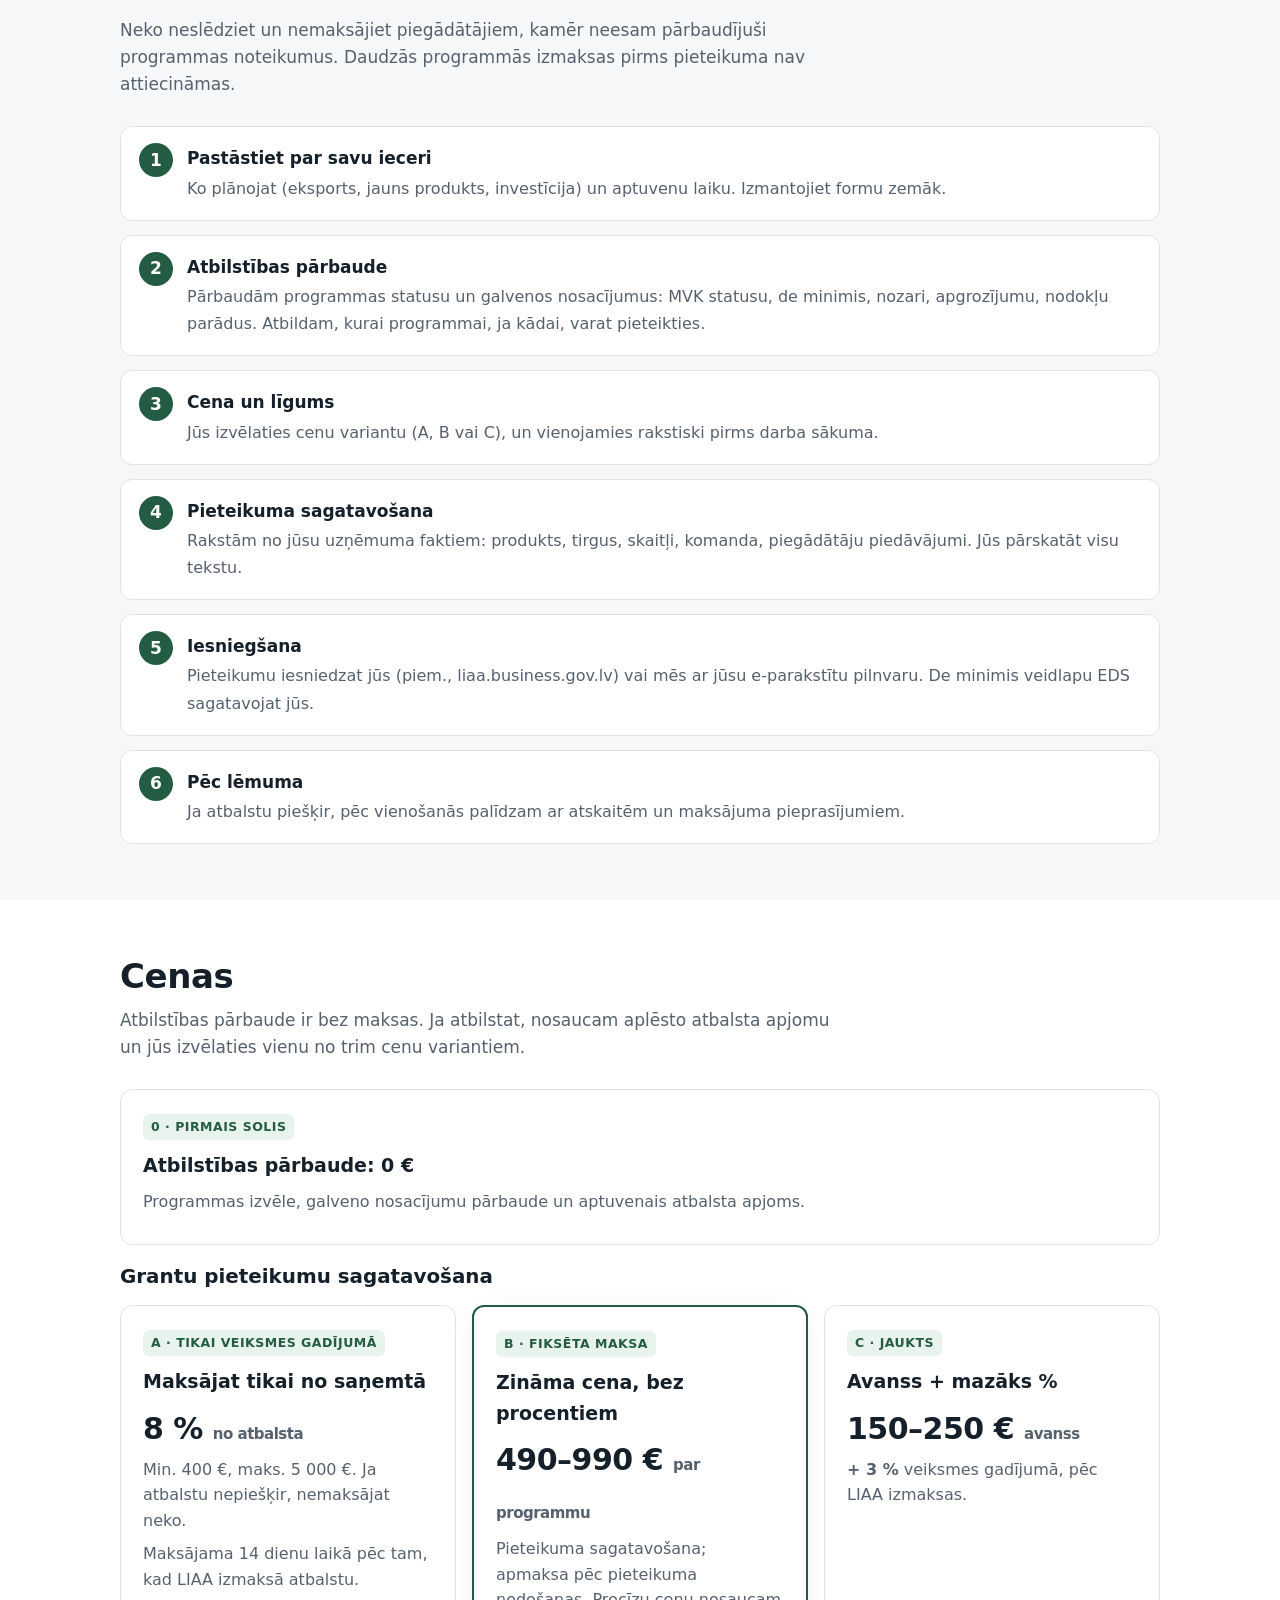
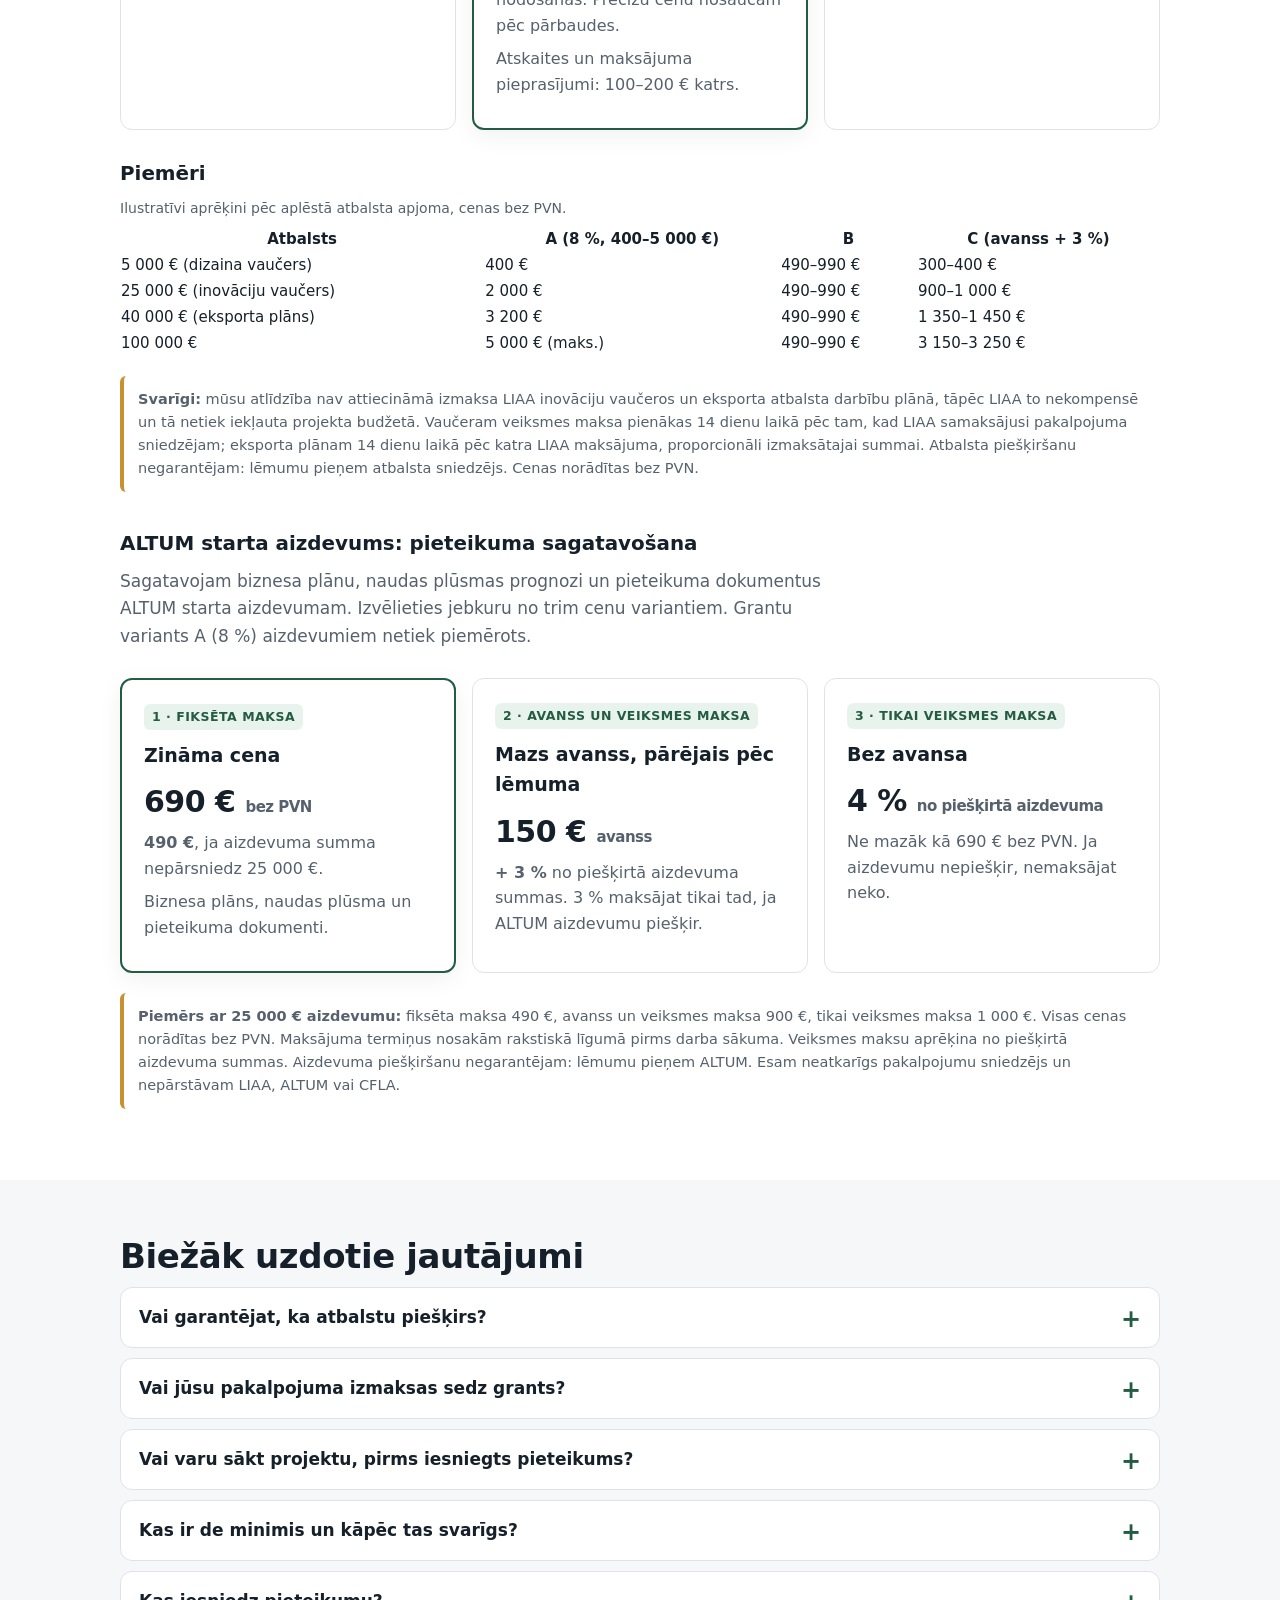
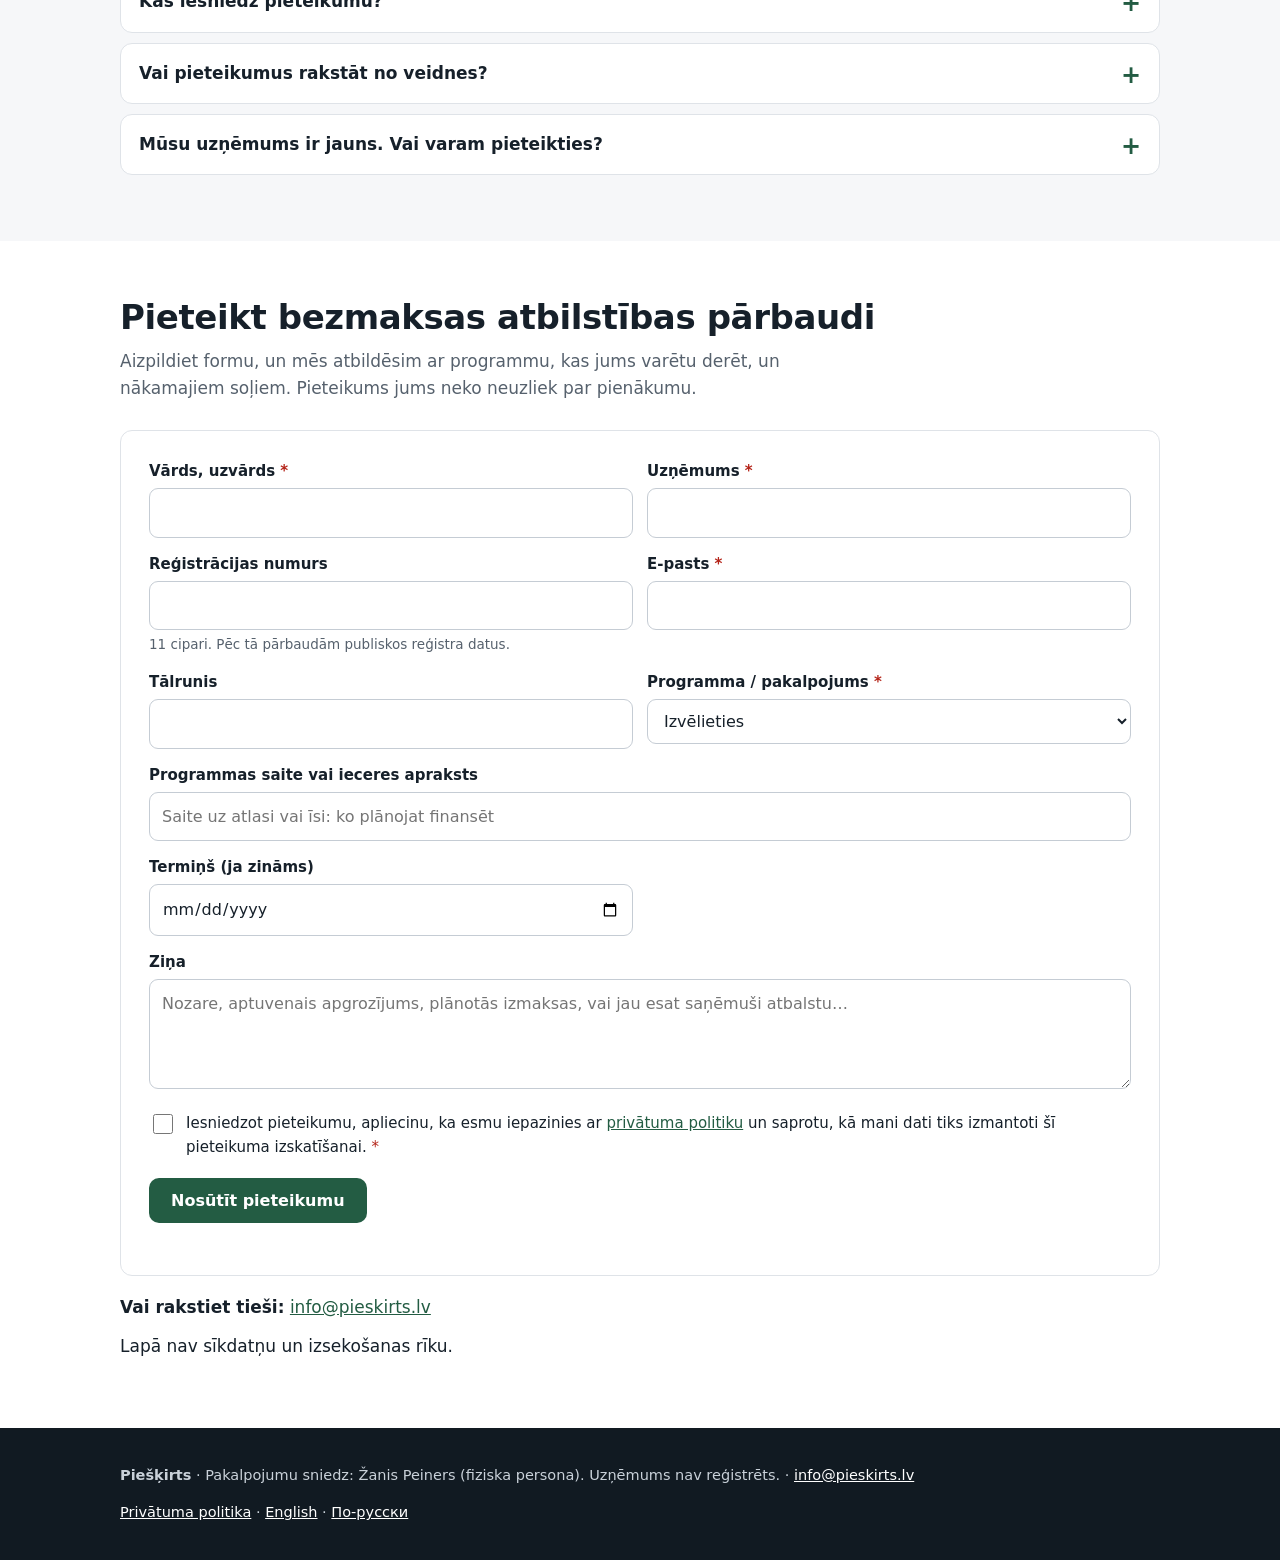
==== commit 6f9fc35b: "Audit 07.11: index, hreflang/canonical, sitemap/robots, provider info, privacy LV/EN/RU, hardened fo" ====
--- a/index.html
+++ b/index.html
@@ -3,13 +3,32 @@
 <head>
 <meta charset="utf-8">
 <meta name="viewport" content="width=device-width,initial-scale=1">
-<title>Piešķirts — palīdzība grantu un atbalsta pieteikumu sagatavošanā</title>
+<title>Piešķirts: palīdzība grantu un atbalsta pieteikumu sagatavošanā</title>
 <meta name="description" content="Pārbaudām, vai jūsu uzņēmums atbilst LIAA, ALTUM, CFLA un ES fondu programmām, un sagatavojam pieteikumu. Bez maksas sākotnējā atbilstības pārbaude.">
-<meta name="robots" content="noindex"><!-- MELNRAKSTS: noņemt noindex pēc Žaņa apstiprinājuma -->
 <link rel="stylesheet" href="style.css">
-<link rel="alternate" hreflang="lv" href="index.html">
-<link rel="alternate" hreflang="en" href="en.html">
-<link rel="alternate" hreflang="ru" href="ru.html">
+<link rel="icon" href="/favicon.svg" type="image/svg+xml">
+<link rel="apple-touch-icon" href="/apple-touch-icon.png">
+<meta name="referrer" content="strict-origin-when-cross-origin">
+<link rel="canonical" href="https://pieskirts.lv/">
+<link rel="alternate" hreflang="lv" href="https://pieskirts.lv/">
+<link rel="alternate" hreflang="en" href="https://pieskirts.lv/en.html">
+<link rel="alternate" hreflang="ru" href="https://pieskirts.lv/ru.html">
+<link rel="alternate" hreflang="x-default" href="https://pieskirts.lv/">
+<meta property="og:type" content="website">
+<meta property="og:site_name" content="Piešķirts">
+<meta property="og:title" content="Piešķirts: palīdzība grantu un atbalsta pieteikumu sagatavošanā">
+<meta property="og:description" content="Pārbaudām, vai jūsu uzņēmums atbilst LIAA, ALTUM, CFLA un ES fondu programmām, un sagatavojam pieteikumu. Bez maksas sākotnējā atbilstības pārbaude.">
+<meta property="og:url" content="https://pieskirts.lv/">
+<meta property="og:locale" content="lv_LV">
+<meta property="og:image" content="https://pieskirts.lv/og.png">
+<meta property="og:image:width" content="1200">
+<meta property="og:image:height" content="630">
+<meta property="og:image:alt" content="Piešķirts.lv">
+<meta name="twitter:card" content="summary_large_image">
+<meta name="twitter:title" content="Piešķirts: palīdzība grantu un atbalsta pieteikumu sagatavošanā">
+<meta name="twitter:description" content="Pārbaudām, vai jūsu uzņēmums atbilst LIAA, ALTUM, CFLA un ES fondu programmām, un sagatavojam pieteikumu. Bez maksas sākotnējā atbilstības pārbaude.">
+<meta name="twitter:image" content="https://pieskirts.lv/og.png">
+<script type="application/ld+json">{"@context": "https://schema.org", "@type": "ProfessionalService", "name": "Piešķirts", "url": "https://pieskirts.lv/", "email": "info@pieskirts.lv", "description": "Pārbaudām, vai jūsu uzņēmums atbilst LIAA, ALTUM, CFLA un ES fondu programmām, un sagatavojam pieteikumu. Bez maksas sākotnējā atbilstības pārbaude.", "areaServed": {"@type": "Country", "name": "Latvia"}, "availableLanguage": ["lv", "en", "ru"], "image": "https://pieskirts.lv/og.png", "founder": {"@type": "Person", "name": "Žanis Peiners"}, "provider": {"@type": "Person", "name": "Žanis Peiners", "email": "info@pieskirts.lv"}}</script>
 </head>
 <body>
 <a class="skip" href="#saturs">Pāriet uz saturu</a>
@@ -33,7 +52,7 @@
 <section class="hero">
   <div class="wrap">
     <h1>Atrodiet atbalstu, kam jūsu uzņēmums tiešām atbilst</h1>
-    <p class="lead">Pārbaudām jūsu atbilstību LIAA, ALTUM, CFLA un citām ES fondu programmām un sagatavojam pieteikumu no jūsu uzņēmuma faktiem. Pārbaude ir bez maksas, cenu zināt pirms darba sākuma.</p>
+    <p class="lead">Pārbaudām jūsu atbilstību LIAA, ALTUM, CFLA un citām ES fondu programmām un sagatavojam pieteikumu no jūsu uzņēmuma faktiem. Pārbaude ir bez maksas, un cenu nosaucam pirms darba sākuma.</p>
     <div class="cta">
       <a class="btn" href="#pieteikums">Pieteikt atbilstības pārbaudi</a>
       <a class="btn ghost" href="#programmas">Kādas programmas?</a>
@@ -83,9 +102,10 @@
     <p class="sub">Atbilstības pārbaude ir bez maksas. Ja atbilstat, nosaucam aplēsto atbalsta apjomu un jūs izvēlaties vienu no trim cenu variantiem.</p>
     <div class="card" style="margin-bottom:16px">
       <span class="tag">0 · pirmais solis</span>
-      <h3 style="margin-top:10px">Atbilstības pārbaude — 0 €<!-- PRICE: approved 3 Nov --></h3>
+      <h3 style="margin-top:10px">Atbilstības pārbaude: 0 €<!-- PRICE: approved 3 Nov --></h3>
       <p>Programmas izvēle, galveno nosacījumu pārbaude un aptuvenais atbalsta apjoms.</p>
     </div>
+    <h3 style="margin:8px 0 12px">Grantu pieteikumu sagatavošana</h3>
     <div class="grid c3">
       <div class="card">
         <span class="tag">A · tikai veiksmes gadījumā</span>
@@ -121,7 +141,31 @@
       </tbody>
     </table>
     </div>
-    <p class="note"><strong>Svarīgi:</strong> mūsu atlīdzība nav attiecināmā izmaksa LIAA inovāciju vaučeros un eksporta atbalsta darbību plānā, tāpēc LIAA to nekompensē un tā netiek iekļauta projekta budžetā. Vaučeram veiksmes maksa pienākas 14 dienu laikā pēc tam, kad LIAA samaksājusi pakalpojuma sniedzējam; eksporta plānam — 14 dienu laikā pēc katra LIAA maksājuma, proporcionāli izmaksātajai summai.<!-- PRICE: approved 3 Nov --> Atbalsta piešķiršanu negarantējam: lēmumu pieņem atbalsta sniedzējs. Cenas norādītas bez PVN.<!-- PRICE: approved 3 Nov --><!-- TODO: PVN statuss pēc SDV/SIA reģistrācijas (ISPL 4. p. 2. d.) --></p>
+    <p class="note"><strong>Svarīgi:</strong> mūsu atlīdzība nav attiecināmā izmaksa LIAA inovāciju vaučeros un eksporta atbalsta darbību plānā, tāpēc LIAA to nekompensē un tā netiek iekļauta projekta budžetā. Vaučeram veiksmes maksa pienākas 14 dienu laikā pēc tam, kad LIAA samaksājusi pakalpojuma sniedzējam; eksporta plānam 14 dienu laikā pēc katra LIAA maksājuma, proporcionāli izmaksātajai summai.<!-- PRICE: approved 3 Nov --> Atbalsta piešķiršanu negarantējam: lēmumu pieņem atbalsta sniedzējs. Cenas norādītas bez PVN.<!-- PRICE: approved 3 Nov --></p>
+    <h3 id="altum" style="margin:36px 0 8px">ALTUM starta aizdevums: pieteikuma sagatavošana</h3>
+    <p class="sub">Sagatavojam biznesa plānu, naudas plūsmas prognozi un pieteikuma dokumentus ALTUM starta aizdevumam. Izvēlieties jebkuru no trim cenu variantiem. Grantu variants A (8 %) aizdevumiem netiek piemērots.</p>
+    <div class="grid c3">
+      <div class="card featured">
+        <span class="tag">1 · fiksēta maksa</span>
+        <h3 style="margin-top:10px">Zināma cena</h3>
+        <div class="price">690 € <small>bez PVN</small></div>
+        <p><strong>490 €</strong>, ja aizdevuma summa nepārsniedz 25 000 €.</p>
+        <p>Biznesa plāns, naudas plūsma un pieteikuma dokumenti.</p>
+      </div>
+      <div class="card">
+        <span class="tag">2 · avanss un veiksmes maksa</span>
+        <h3 style="margin-top:10px">Mazs avanss, pārējais pēc lēmuma</h3>
+        <div class="price">150 € <small>avanss</small></div>
+        <p><strong>+ 3 %</strong> no piešķirtā aizdevuma summas. 3 % maksājat tikai tad, ja ALTUM aizdevumu piešķir.</p>
+      </div>
+      <div class="card">
+        <span class="tag">3 · tikai veiksmes maksa</span>
+        <h3 style="margin-top:10px">Bez avansa</h3>
+        <div class="price">4 % <small>no piešķirtā aizdevuma</small></div>
+        <p>Ne mazāk kā 690 € bez PVN. Ja aizdevumu nepiešķir, nemaksājat neko.</p>
+      </div>
+    </div>
+    <p class="note"><strong>Piemērs ar 25 000 € aizdevumu:</strong> fiksēta maksa 490 €, avanss un veiksmes maksa 900 €, tikai veiksmes maksa 1 000 €. Visas cenas norādītas bez PVN. Maksājuma termiņus nosakām rakstiskā līgumā pirms darba sākuma. Veiksmes maksu aprēķina no piešķirtā aizdevuma summas. Aizdevuma piešķiršanu negarantējam: lēmumu pieņem ALTUM. Esam neatkarīgs pakalpojumu sniedzējs un nepārstāvam LIAA, ALTUM vai CFLA.</p>
   </div>
 </section>
 
@@ -143,7 +187,7 @@
     <h2>Pieteikt bezmaksas atbilstības pārbaudi</h2>
     <p class="sub">Aizpildiet formu, un mēs atbildēsim ar programmu, kas jums varētu derēt, un nākamajiem soļiem. Pieteikums jums neko neuzliek par pienākumu.</p>
     <!-- Forma: bez JS action iet uz Web3Forms; ar JS form.js sūta fetch un rāda apstiprinājumu lapā. -->
-    <form class="order" id="order-form" action="https://api.web3forms.com/submit" method="POST" novalidate
+    <form class="order" id="order-form" action="https://api.web3forms.com/submit" method="POST"
       data-subject="Pieskirts.lv pieteikums"
       data-mailto-msg="Atveram jūsu e-pasta programmu ar sagatavotu vēstuli. Lūdzu, nosūtiet to."
       data-sending-msg="Sūtām…"
@@ -163,7 +207,8 @@
           <option>LIAA eksporta atbalsta darbību plāns</option>
           <option>LIAA inovāciju vaučers</option>
           <option>LIAA atbalsts EK projektu izstrādei</option>
-          <option>ALTUM programma</option>
+          <option>ALTUM starta aizdevums</option>
+          <option>Cita ALTUM programma</option>
           <option>CFLA / ES fondu atlase</option>
           <option>Atskaites / maksājuma pieprasījums</option>
         </select></div>
@@ -171,7 +216,7 @@
       <div><label for="f-deadline">Termiņš (ja zināms)</label><input id="f-deadline" name="deadline" type="date"></div>
       <div class="full"><label for="f-message">Ziņa</label><textarea id="f-message" name="message" placeholder="Nozare, aptuvenais apgrozījums, plānotās izmaksas, vai jau esat saņēmuši atbalstu…"></textarea></div>
       <div class="hp" aria-hidden="true"><label for="f-website">Neaizpildīt</label><input id="f-website" name="website" tabindex="-1" autocomplete="off"></div>
-      <div class="full"><label class="consent"><input type="checkbox" name="consent" value="jā" required> <span>Piekrītu, ka mani dati tiek apstrādāti, lai atbildētu uz šo pieteikumu, kā aprakstīts <a href="privatuma-politika.html">privātuma politikā</a>. <span class="req" aria-hidden="true">*</span></span></label></div>
+      <div class="full"><label class="consent"><input type="checkbox" name="consent" value="jā" required> <span>Iesniedzot pieteikumu, apliecinu, ka esmu iepazinies ar <a href="privatuma-politika.html">privātuma politiku</a> un saprotu, kā mani dati tiks izmantoti šī pieteikuma izskatīšanai. <span class="req" aria-hidden="true">*</span></span></label></div>
       <div class="full"><button class="btn" type="submit">Nosūtīt pieteikumu</button> <div class="status" id="form-status" role="status" aria-live="polite"></div></div>
     </form>
     <div class="contact-side" style="margin-top:18px">
@@ -184,8 +229,7 @@
 
 <footer>
   <div class="wrap">
-    <div><strong>Piešķirts</strong> · Pakalpojumu sniedz Žanis Peiners · <a href="mailto:info@pieskirts.lv">info@pieskirts.lv</a></div>
-    <!-- TODO (ISPL 4. pants): pēc SDV/SIA reģistrācijas pievienot nosaukumu, reģ. nr., adresi un PVN statusu. Nerakstīt "SIA", kamēr tā nav dibināta. -->
+    <div><strong>Piešķirts</strong> · Pakalpojumu sniedz: Žanis Peiners (fiziska persona). Uzņēmums nav reģistrēts. · <a href="mailto:info@pieskirts.lv">info@pieskirts.lv</a></div>
     <div><a href="privatuma-politika.html">Privātuma politika</a> · <a href="en.html" lang="en">English</a> · <a href="ru.html" lang="ru">По-русски</a></div>
   </div>
 </footer>
--- a/style.css
+++ b/style.css
@@ -1,4 +1,4 @@
-/* MELNRAKSTS — nav publicēts. Viens CSS fails, bez ārējiem fontiem, bez sīkdatnēm. */
+/* Viens CSS fails, bez ārējiem fontiem, bez sīkdatnēm. */
 :root{
   --brand:#235c43; --brand-dark:#17412f; --accent:#c8902e; --tint:#e9f3ee;
   --ink:#16202a; --muted:#56616d; --line:#dfe3e8; --bg:#ffffff; --soft:#f6f7f9;
@@ -95,3 +95,7 @@
 .legal th,.legal td{border:1px solid var(--line);padding:8px 10px;text-align:left;vertical-align:top}
 .legal th{background:var(--soft)}
 @media (prefers-reduced-motion:reduce){html{scroll-behavior:auto}}
+/* small phones: header wraps instead of overflowing */
+@media(max-width:480px){header.top .wrap{flex-wrap:wrap;gap:6px;padding-top:6px;padding-bottom:6px}nav.main{gap:4px}.logo{font-size:18px;gap:6px}nav.main .lang{padding:5px 7px;font-size:13px}nav.main a.btn{padding:7px 10px!important;font-size:14px!important}}
+@media(max-width:374px){nav.main{width:100%;justify-content:space-between}}
+html,body{overflow-x:clip}
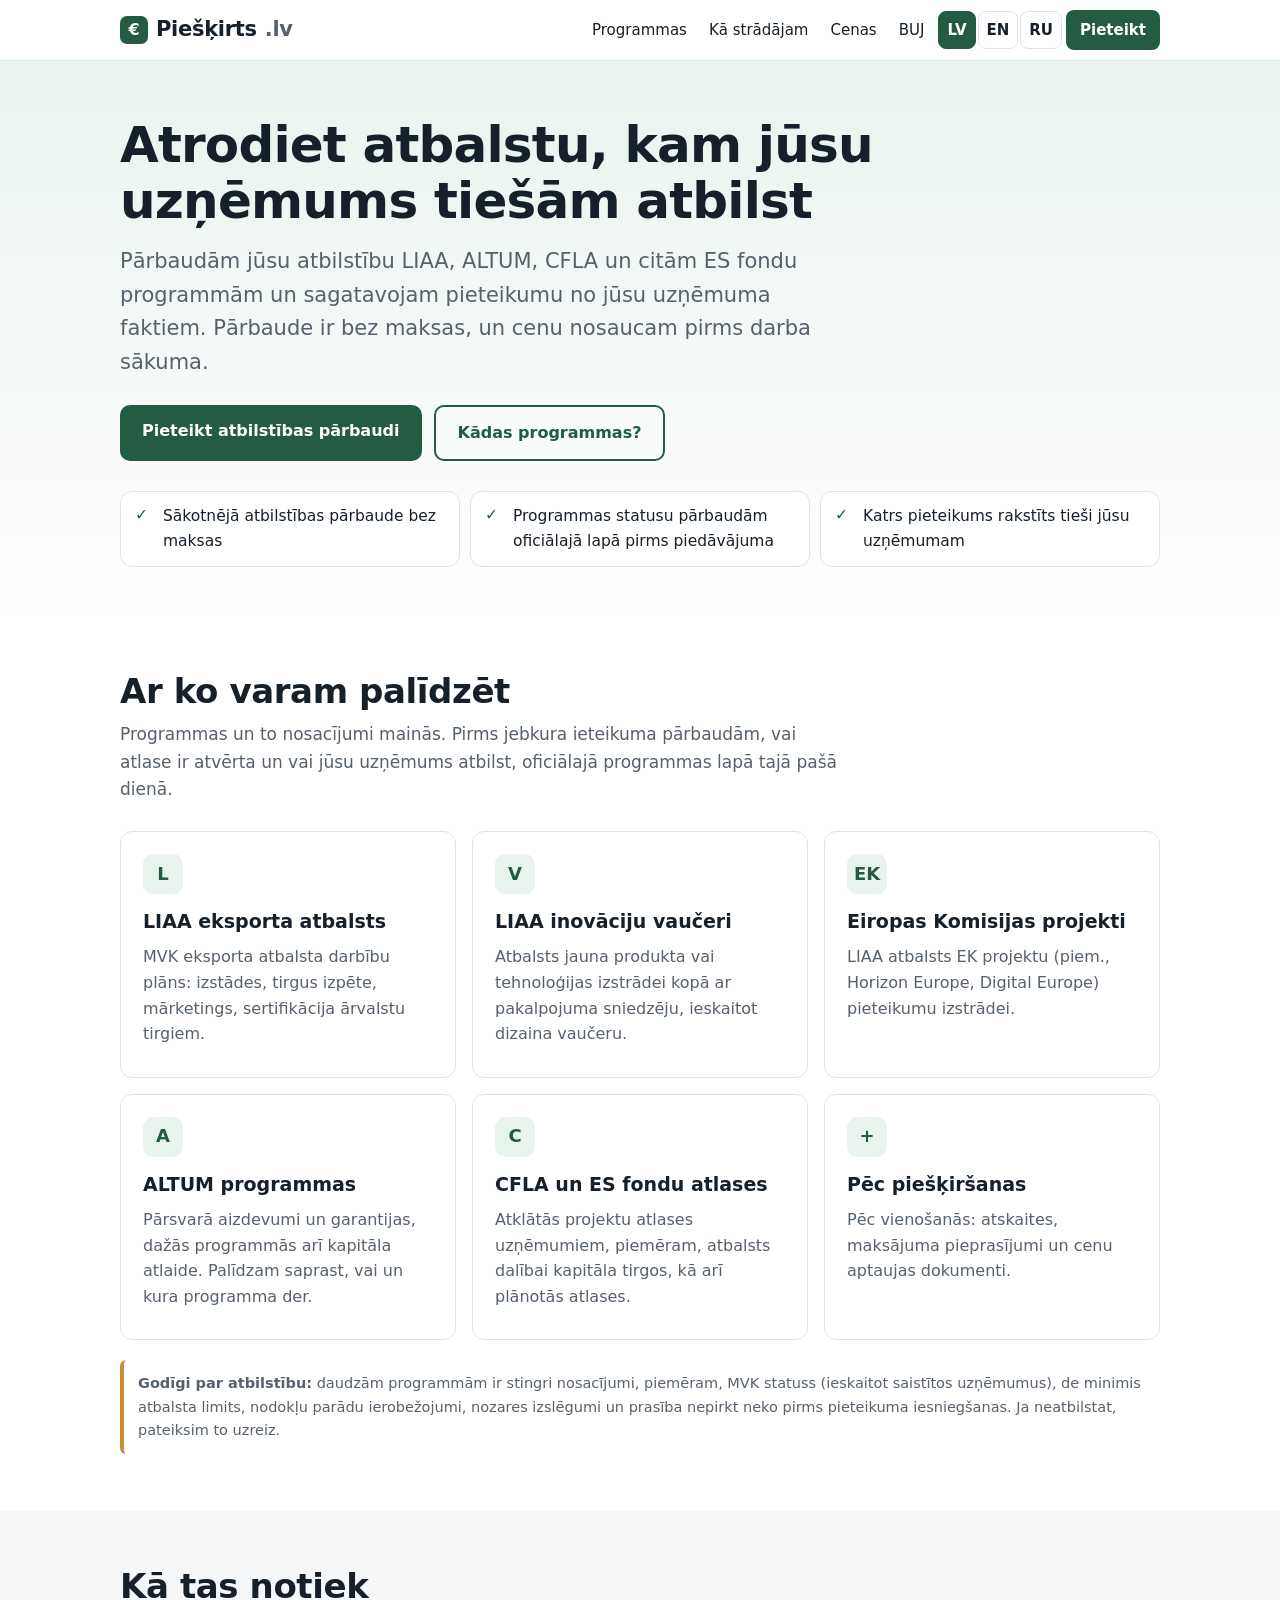
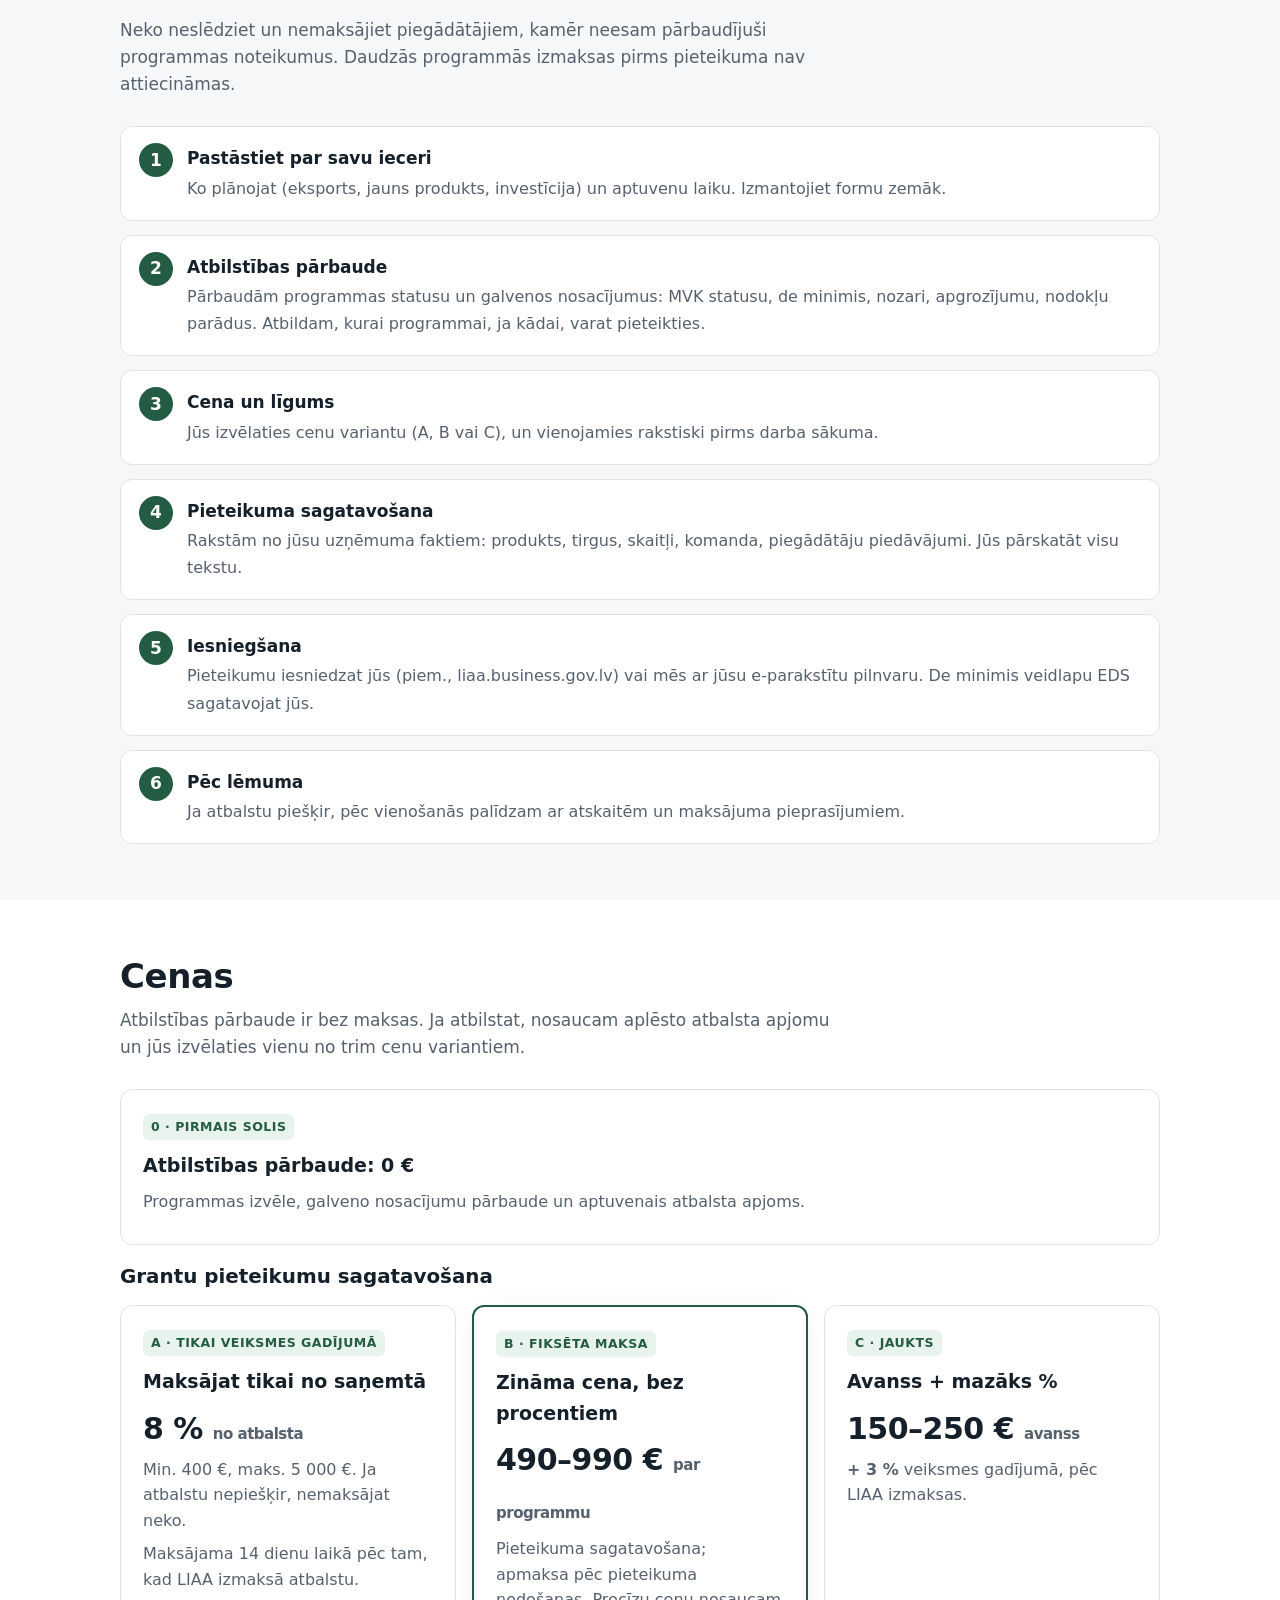
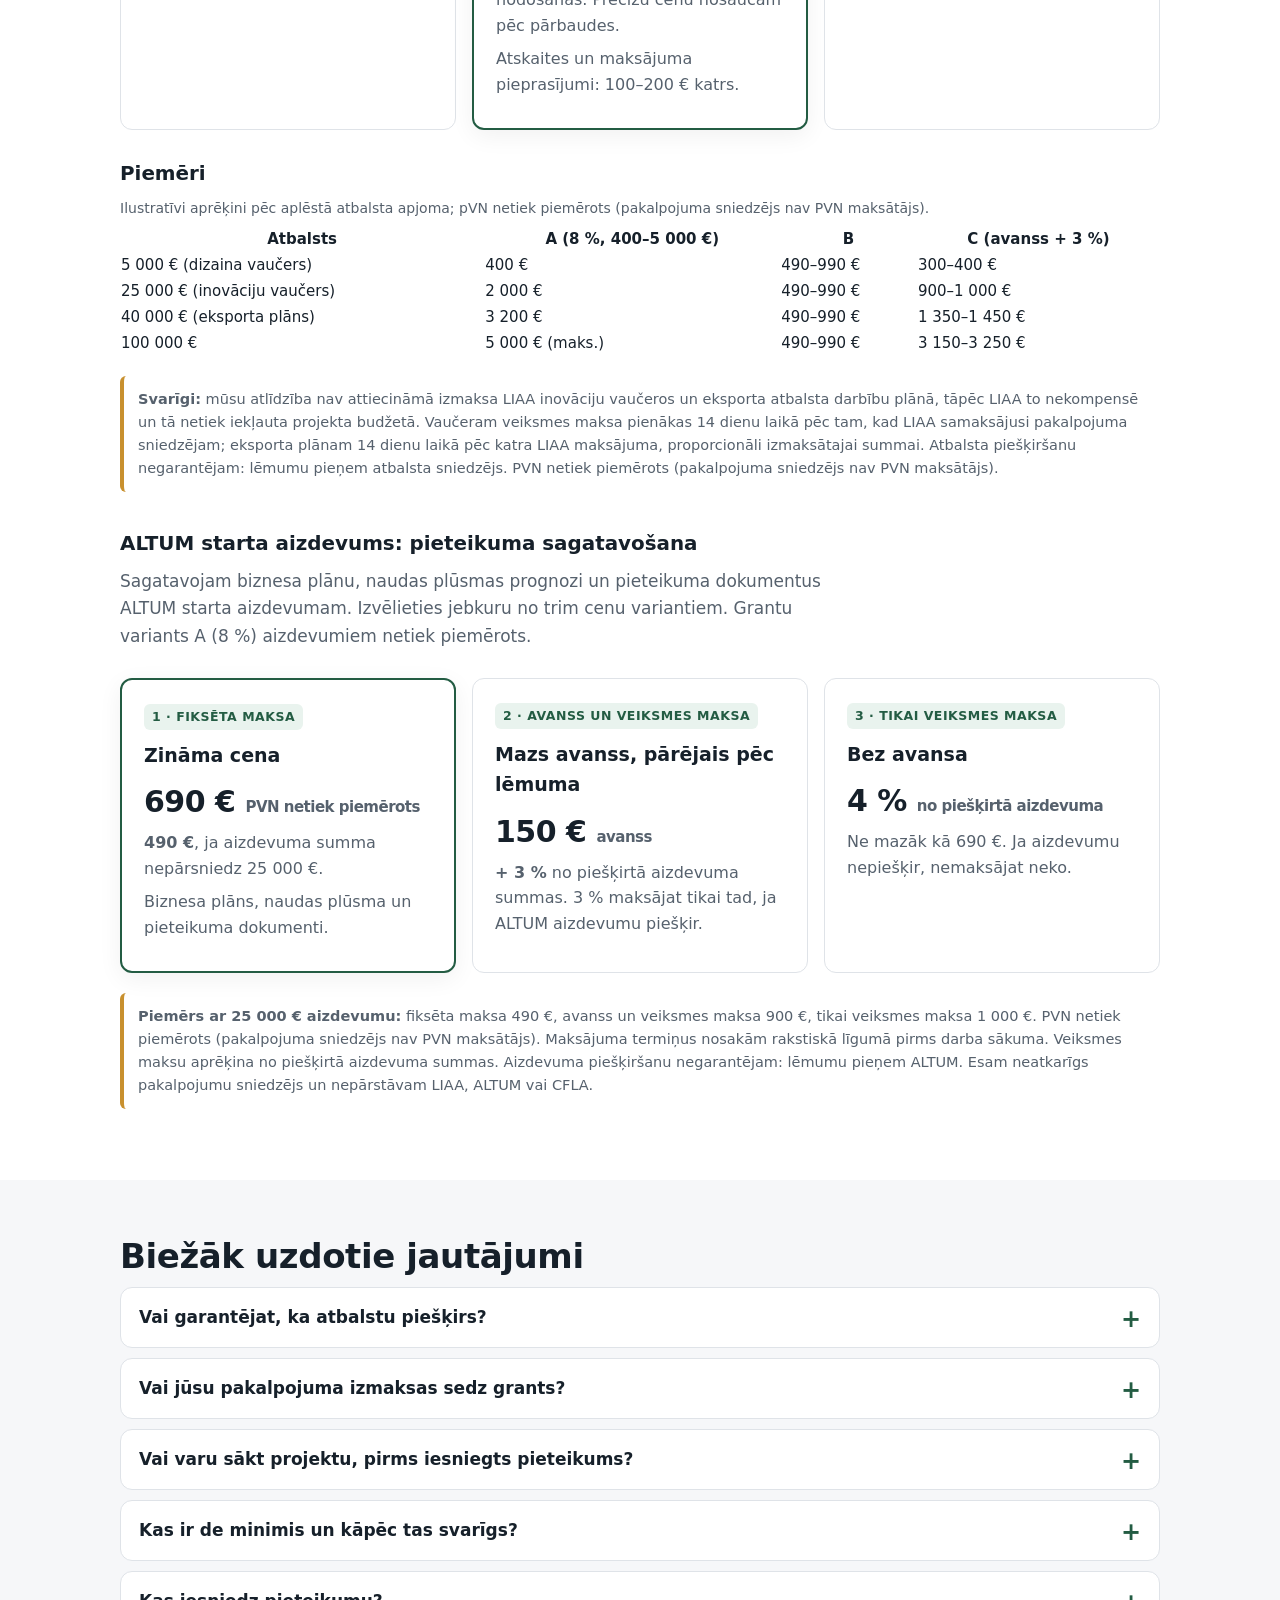
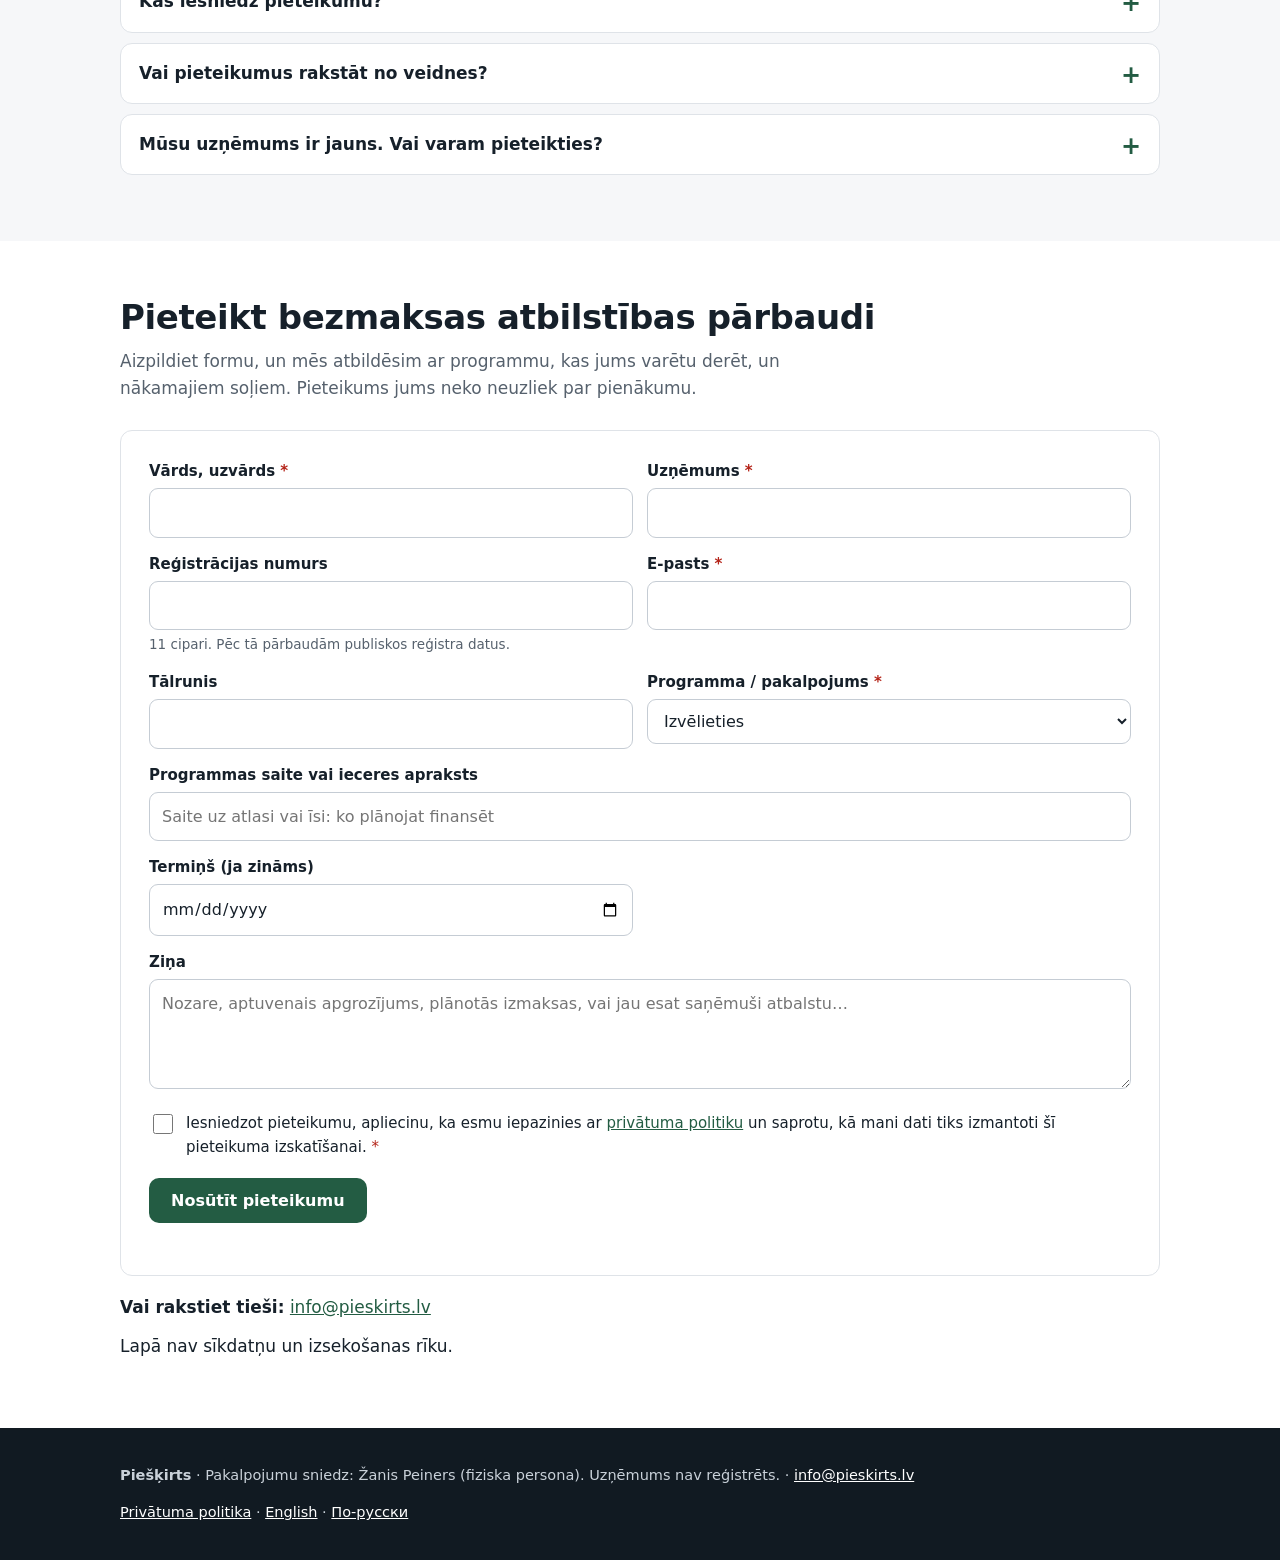
==== commit f33041ee: "PVN: pakalpojuma sniedzējs nav PVN maksātājs (LV/EN/RU); cenas nemainītas" ====
--- a/index.html
+++ b/index.html
@@ -131,7 +131,7 @@
     <h3 style="margin:28px 0 8px">Piemēri</h3>
     <div style="overflow-x:auto">
     <table class="ex" style="border-collapse:collapse;width:100%;font-size:15px;background:#fff">
-      <caption style="text-align:left;color:var(--muted);font-size:14px;padding-bottom:6px">Ilustratīvi aprēķini pēc aplēstā atbalsta apjoma, cenas bez PVN.<!-- PRICE: approved 3 Nov --><!-- Avots: /workspace/granti/followup_pricing.md --></caption>
+      <caption style="text-align:left;color:var(--muted);font-size:14px;padding-bottom:6px">Ilustratīvi aprēķini pēc aplēstā atbalsta apjoma; pVN netiek piemērots (pakalpojuma sniedzējs nav PVN maksātājs).<!-- PRICE: approved 3 Nov --><!-- Avots: /workspace/granti/followup_pricing.md --></caption>
       <thead><tr><th scope="col">Atbalsts</th><th scope="col">A (8 %, 400–5 000 €)</th><th scope="col">B</th><th scope="col">C (avanss + 3 %)</th></tr></thead>
       <tbody>
         <tr><td>5 000 € (dizaina vaučers)</td><td>400 €</td><td>490–990 €</td><td>300–400 €</td></tr>
@@ -141,14 +141,14 @@
       </tbody>
     </table>
     </div>
-    <p class="note"><strong>Svarīgi:</strong> mūsu atlīdzība nav attiecināmā izmaksa LIAA inovāciju vaučeros un eksporta atbalsta darbību plānā, tāpēc LIAA to nekompensē un tā netiek iekļauta projekta budžetā. Vaučeram veiksmes maksa pienākas 14 dienu laikā pēc tam, kad LIAA samaksājusi pakalpojuma sniedzējam; eksporta plānam 14 dienu laikā pēc katra LIAA maksājuma, proporcionāli izmaksātajai summai.<!-- PRICE: approved 3 Nov --> Atbalsta piešķiršanu negarantējam: lēmumu pieņem atbalsta sniedzējs. Cenas norādītas bez PVN.<!-- PRICE: approved 3 Nov --></p>
+    <p class="note"><strong>Svarīgi:</strong> mūsu atlīdzība nav attiecināmā izmaksa LIAA inovāciju vaučeros un eksporta atbalsta darbību plānā, tāpēc LIAA to nekompensē un tā netiek iekļauta projekta budžetā. Vaučeram veiksmes maksa pienākas 14 dienu laikā pēc tam, kad LIAA samaksājusi pakalpojuma sniedzējam; eksporta plānam 14 dienu laikā pēc katra LIAA maksājuma, proporcionāli izmaksātajai summai.<!-- PRICE: approved 3 Nov --> Atbalsta piešķiršanu negarantējam: lēmumu pieņem atbalsta sniedzējs. PVN netiek piemērots (pakalpojuma sniedzējs nav PVN maksātājs).<!-- PRICE: approved 3 Nov --></p>
     <h3 id="altum" style="margin:36px 0 8px">ALTUM starta aizdevums: pieteikuma sagatavošana</h3>
     <p class="sub">Sagatavojam biznesa plānu, naudas plūsmas prognozi un pieteikuma dokumentus ALTUM starta aizdevumam. Izvēlieties jebkuru no trim cenu variantiem. Grantu variants A (8 %) aizdevumiem netiek piemērots.</p>
     <div class="grid c3">
       <div class="card featured">
         <span class="tag">1 · fiksēta maksa</span>
         <h3 style="margin-top:10px">Zināma cena</h3>
-        <div class="price">690 € <small>bez PVN</small></div>
+        <div class="price">690 € <small>PVN netiek piemērots</small></div>
         <p><strong>490 €</strong>, ja aizdevuma summa nepārsniedz 25 000 €.</p>
         <p>Biznesa plāns, naudas plūsma un pieteikuma dokumenti.</p>
       </div>
@@ -162,10 +162,10 @@
         <span class="tag">3 · tikai veiksmes maksa</span>
         <h3 style="margin-top:10px">Bez avansa</h3>
         <div class="price">4 % <small>no piešķirtā aizdevuma</small></div>
-        <p>Ne mazāk kā 690 € bez PVN. Ja aizdevumu nepiešķir, nemaksājat neko.</p>
-      </div>
-    </div>
-    <p class="note"><strong>Piemērs ar 25 000 € aizdevumu:</strong> fiksēta maksa 490 €, avanss un veiksmes maksa 900 €, tikai veiksmes maksa 1 000 €. Visas cenas norādītas bez PVN. Maksājuma termiņus nosakām rakstiskā līgumā pirms darba sākuma. Veiksmes maksu aprēķina no piešķirtā aizdevuma summas. Aizdevuma piešķiršanu negarantējam: lēmumu pieņem ALTUM. Esam neatkarīgs pakalpojumu sniedzējs un nepārstāvam LIAA, ALTUM vai CFLA.</p>
+        <p>Ne mazāk kā 690 €. Ja aizdevumu nepiešķir, nemaksājat neko.</p>
+      </div>
+    </div>
+    <p class="note"><strong>Piemērs ar 25 000 € aizdevumu:</strong> fiksēta maksa 490 €, avanss un veiksmes maksa 900 €, tikai veiksmes maksa 1 000 €. PVN netiek piemērots (pakalpojuma sniedzējs nav PVN maksātājs). Maksājuma termiņus nosakām rakstiskā līgumā pirms darba sākuma. Veiksmes maksu aprēķina no piešķirtā aizdevuma summas. Aizdevuma piešķiršanu negarantējam: lēmumu pieņem ALTUM. Esam neatkarīgs pakalpojumu sniedzējs un nepārstāvam LIAA, ALTUM vai CFLA.</p>
   </div>
 </section>
 
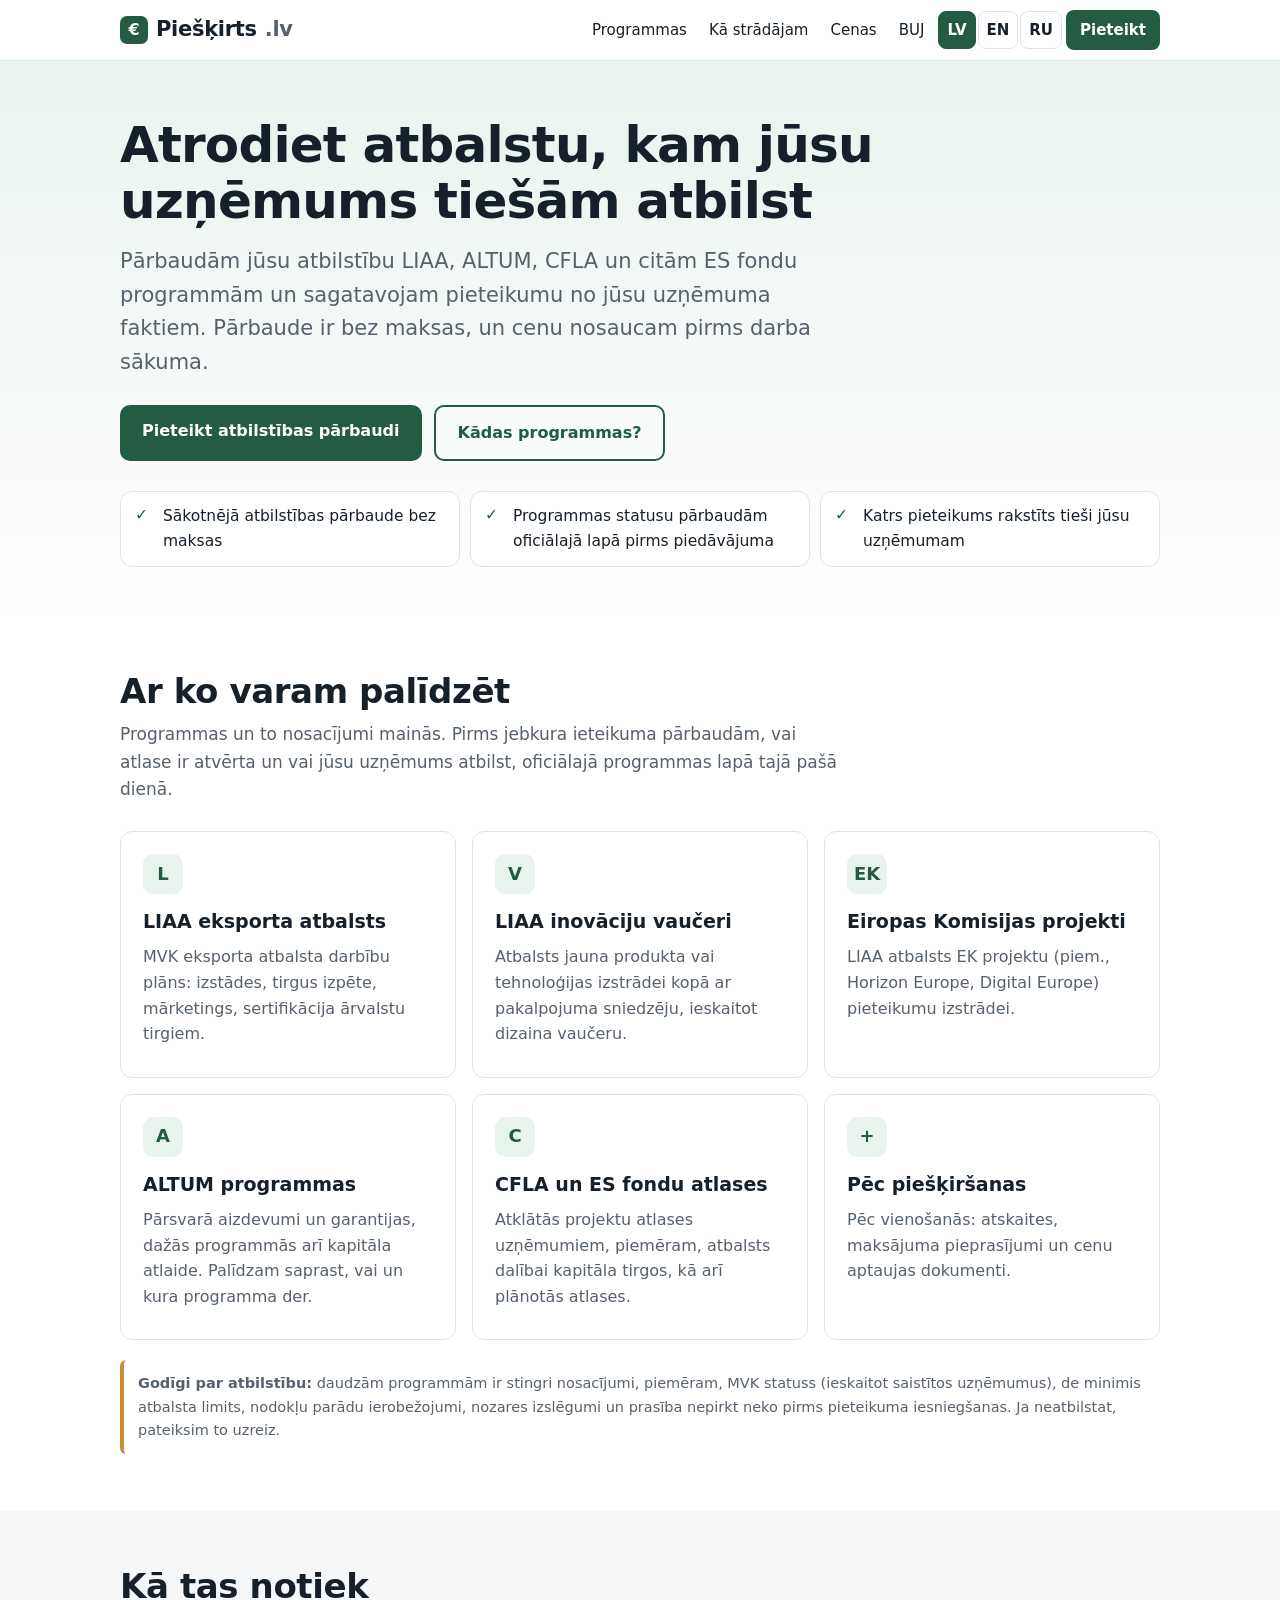
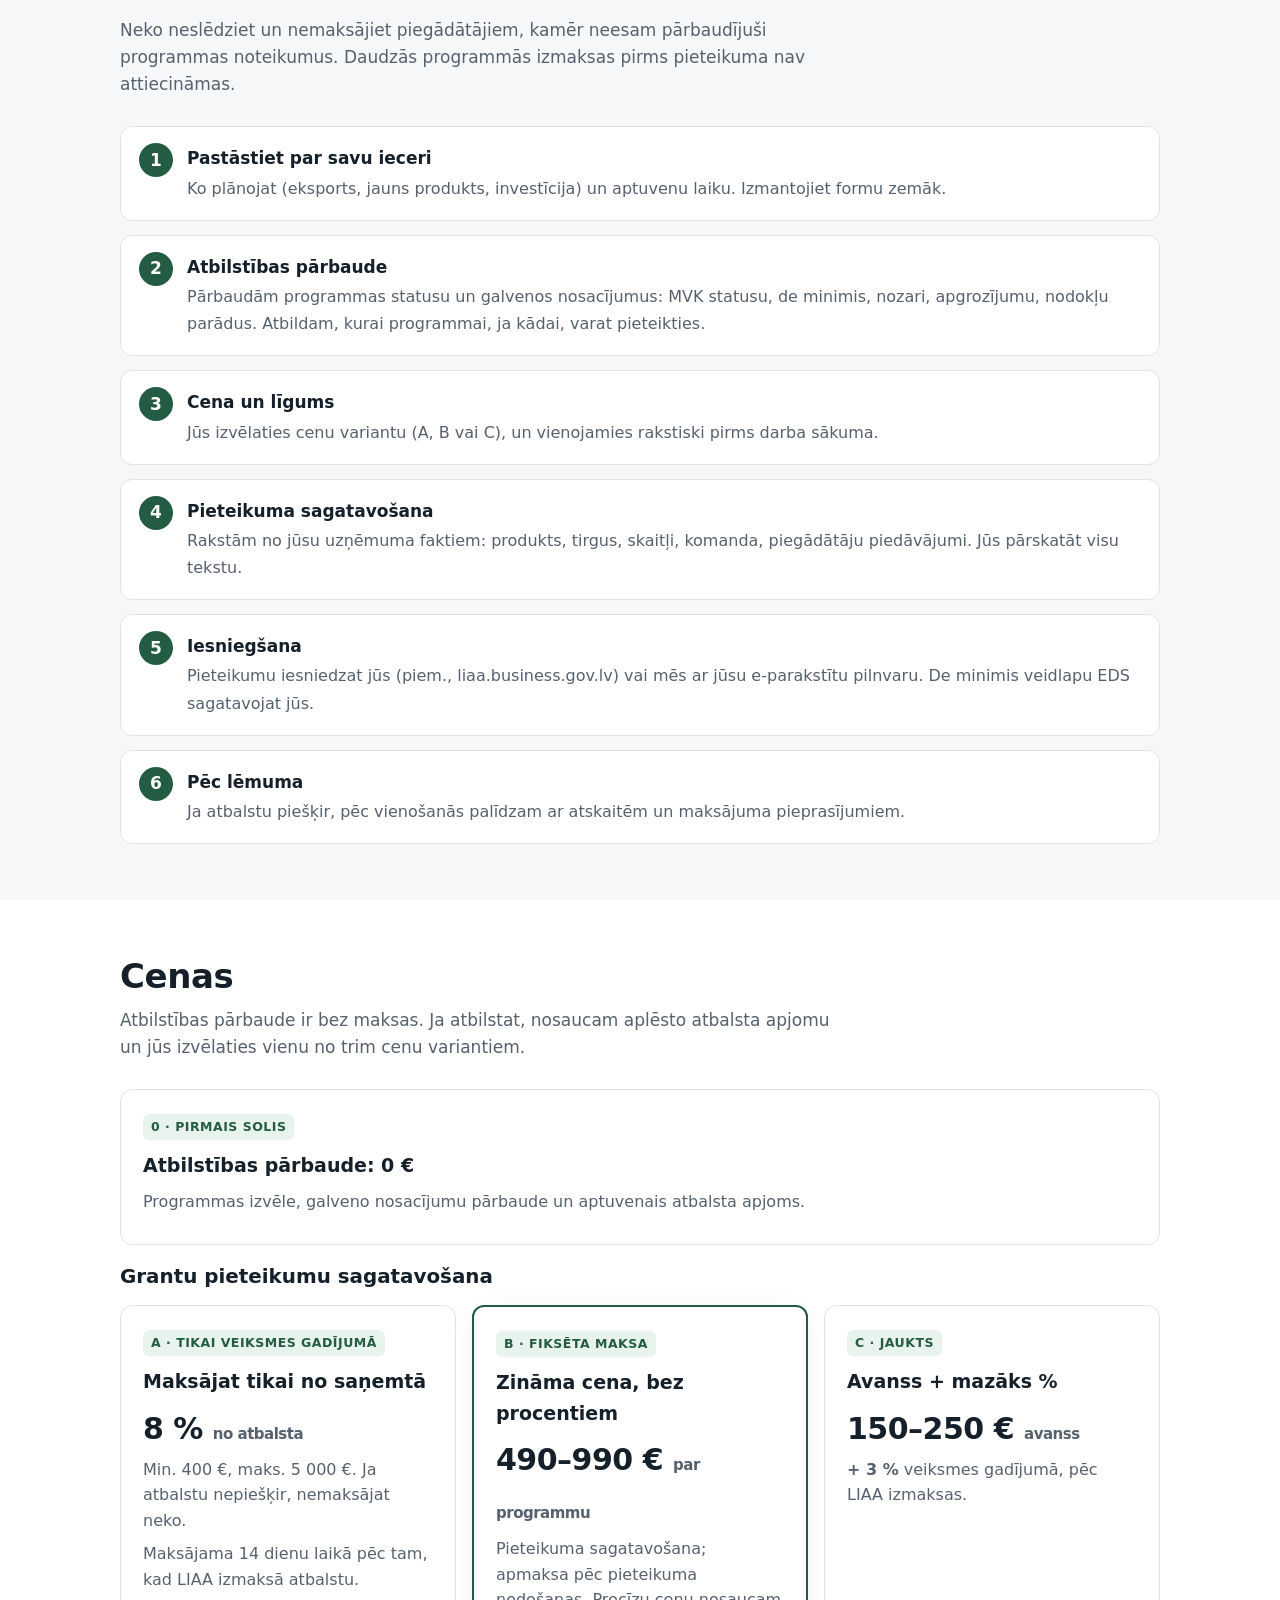
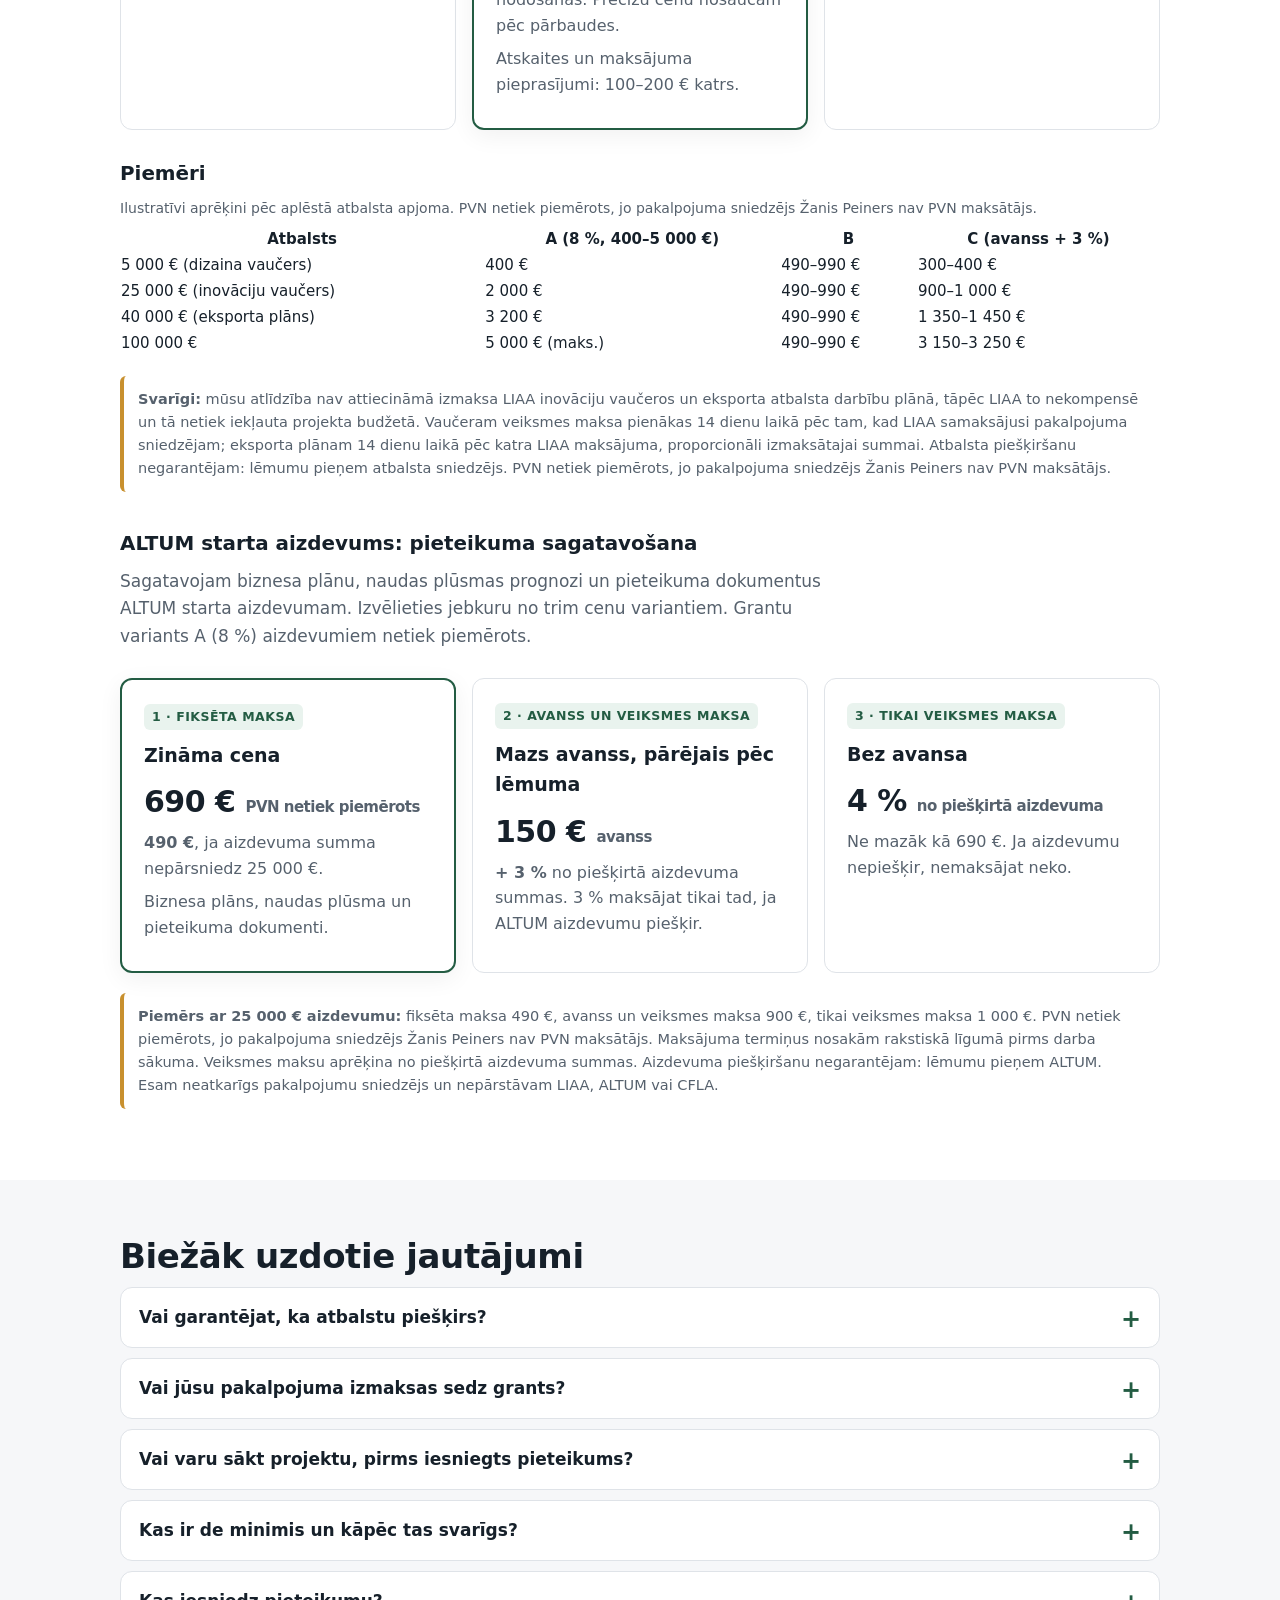
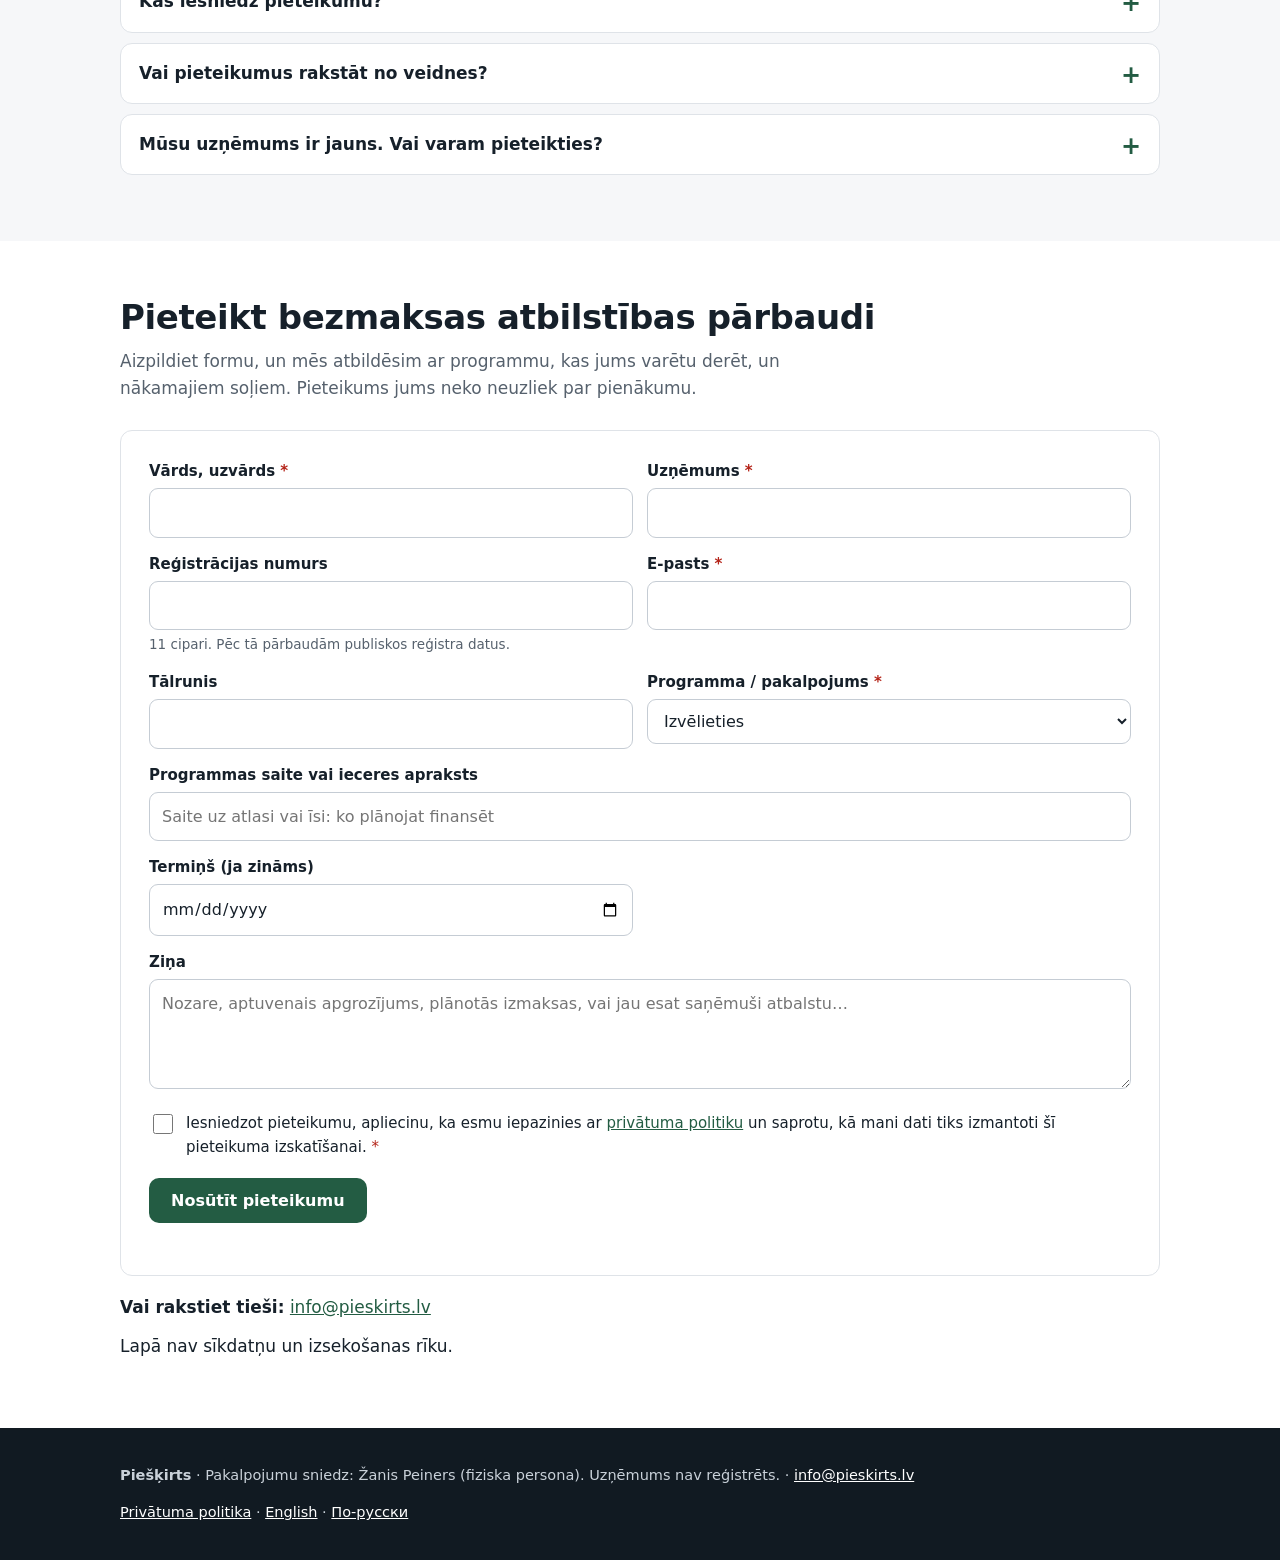
==== commit 33b3331f: "PVN: precīzs teksts 'PVN netiek piemērots, jo pakalpojuma sniedzējs Žanis Peiners nav PVN maksātājs." ====
--- a/index.html
+++ b/index.html
@@ -131,7 +131,7 @@
     <h3 style="margin:28px 0 8px">Piemēri</h3>
     <div style="overflow-x:auto">
     <table class="ex" style="border-collapse:collapse;width:100%;font-size:15px;background:#fff">
-      <caption style="text-align:left;color:var(--muted);font-size:14px;padding-bottom:6px">Ilustratīvi aprēķini pēc aplēstā atbalsta apjoma; pVN netiek piemērots (pakalpojuma sniedzējs nav PVN maksātājs).<!-- PRICE: approved 3 Nov --><!-- Avots: /workspace/granti/followup_pricing.md --></caption>
+      <caption style="text-align:left;color:var(--muted);font-size:14px;padding-bottom:6px">Ilustratīvi aprēķini pēc aplēstā atbalsta apjoma. PVN netiek piemērots, jo pakalpojuma sniedzējs Žanis Peiners nav PVN maksātājs.<!-- PRICE: approved 3 Nov --><!-- Avots: /workspace/granti/followup_pricing.md --></caption>
       <thead><tr><th scope="col">Atbalsts</th><th scope="col">A (8 %, 400–5 000 €)</th><th scope="col">B</th><th scope="col">C (avanss + 3 %)</th></tr></thead>
       <tbody>
         <tr><td>5 000 € (dizaina vaučers)</td><td>400 €</td><td>490–990 €</td><td>300–400 €</td></tr>
@@ -141,7 +141,7 @@
       </tbody>
     </table>
     </div>
-    <p class="note"><strong>Svarīgi:</strong> mūsu atlīdzība nav attiecināmā izmaksa LIAA inovāciju vaučeros un eksporta atbalsta darbību plānā, tāpēc LIAA to nekompensē un tā netiek iekļauta projekta budžetā. Vaučeram veiksmes maksa pienākas 14 dienu laikā pēc tam, kad LIAA samaksājusi pakalpojuma sniedzējam; eksporta plānam 14 dienu laikā pēc katra LIAA maksājuma, proporcionāli izmaksātajai summai.<!-- PRICE: approved 3 Nov --> Atbalsta piešķiršanu negarantējam: lēmumu pieņem atbalsta sniedzējs. PVN netiek piemērots (pakalpojuma sniedzējs nav PVN maksātājs).<!-- PRICE: approved 3 Nov --></p>
+    <p class="note"><strong>Svarīgi:</strong> mūsu atlīdzība nav attiecināmā izmaksa LIAA inovāciju vaučeros un eksporta atbalsta darbību plānā, tāpēc LIAA to nekompensē un tā netiek iekļauta projekta budžetā. Vaučeram veiksmes maksa pienākas 14 dienu laikā pēc tam, kad LIAA samaksājusi pakalpojuma sniedzējam; eksporta plānam 14 dienu laikā pēc katra LIAA maksājuma, proporcionāli izmaksātajai summai.<!-- PRICE: approved 3 Nov --> Atbalsta piešķiršanu negarantējam: lēmumu pieņem atbalsta sniedzējs. PVN netiek piemērots, jo pakalpojuma sniedzējs Žanis Peiners nav PVN maksātājs.<!-- PRICE: approved 3 Nov --></p>
     <h3 id="altum" style="margin:36px 0 8px">ALTUM starta aizdevums: pieteikuma sagatavošana</h3>
     <p class="sub">Sagatavojam biznesa plānu, naudas plūsmas prognozi un pieteikuma dokumentus ALTUM starta aizdevumam. Izvēlieties jebkuru no trim cenu variantiem. Grantu variants A (8 %) aizdevumiem netiek piemērots.</p>
     <div class="grid c3">
@@ -165,7 +165,7 @@
         <p>Ne mazāk kā 690 €. Ja aizdevumu nepiešķir, nemaksājat neko.</p>
       </div>
     </div>
-    <p class="note"><strong>Piemērs ar 25 000 € aizdevumu:</strong> fiksēta maksa 490 €, avanss un veiksmes maksa 900 €, tikai veiksmes maksa 1 000 €. PVN netiek piemērots (pakalpojuma sniedzējs nav PVN maksātājs). Maksājuma termiņus nosakām rakstiskā līgumā pirms darba sākuma. Veiksmes maksu aprēķina no piešķirtā aizdevuma summas. Aizdevuma piešķiršanu negarantējam: lēmumu pieņem ALTUM. Esam neatkarīgs pakalpojumu sniedzējs un nepārstāvam LIAA, ALTUM vai CFLA.</p>
+    <p class="note"><strong>Piemērs ar 25 000 € aizdevumu:</strong> fiksēta maksa 490 €, avanss un veiksmes maksa 900 €, tikai veiksmes maksa 1 000 €. PVN netiek piemērots, jo pakalpojuma sniedzējs Žanis Peiners nav PVN maksātājs. Maksājuma termiņus nosakām rakstiskā līgumā pirms darba sākuma. Veiksmes maksu aprēķina no piešķirtā aizdevuma summas. Aizdevuma piešķiršanu negarantējam: lēmumu pieņem ALTUM. Esam neatkarīgs pakalpojumu sniedzējs un nepārstāvam LIAA, ALTUM vai CFLA.</p>
   </div>
 </section>
 
